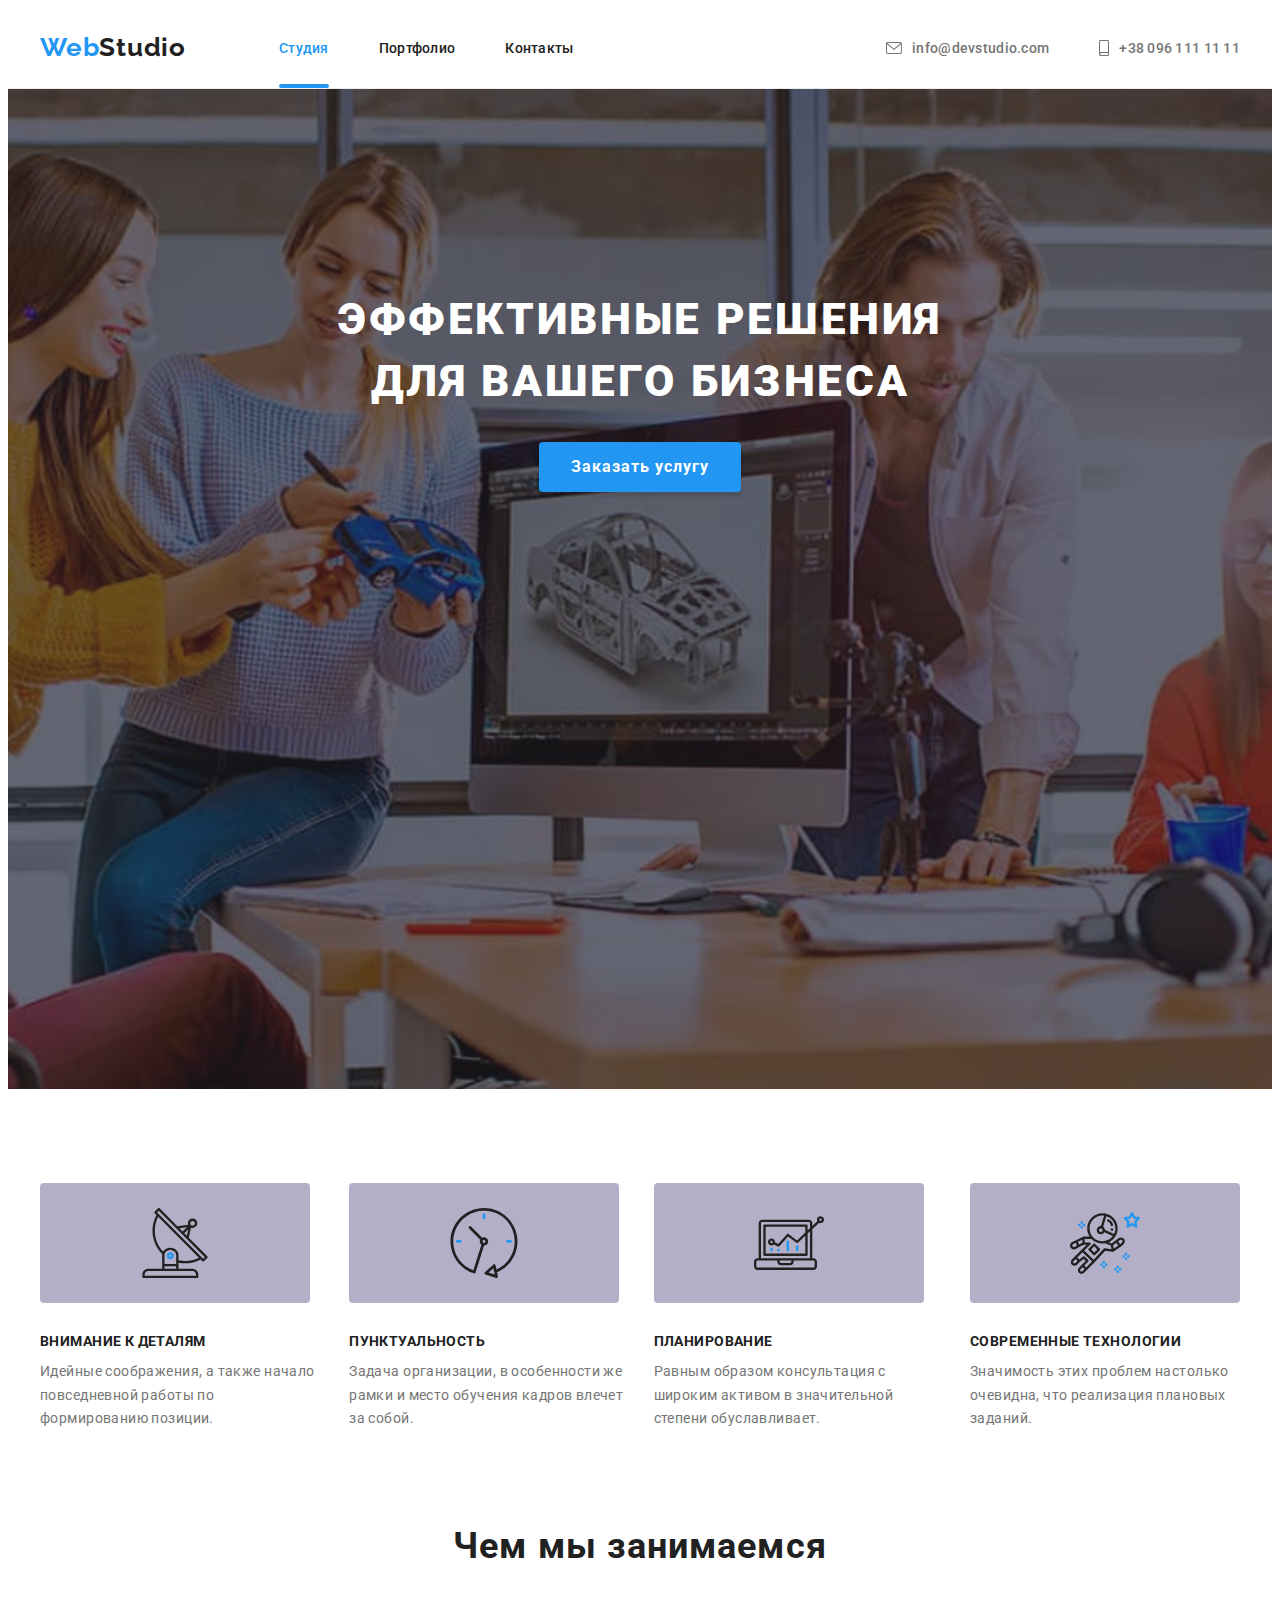
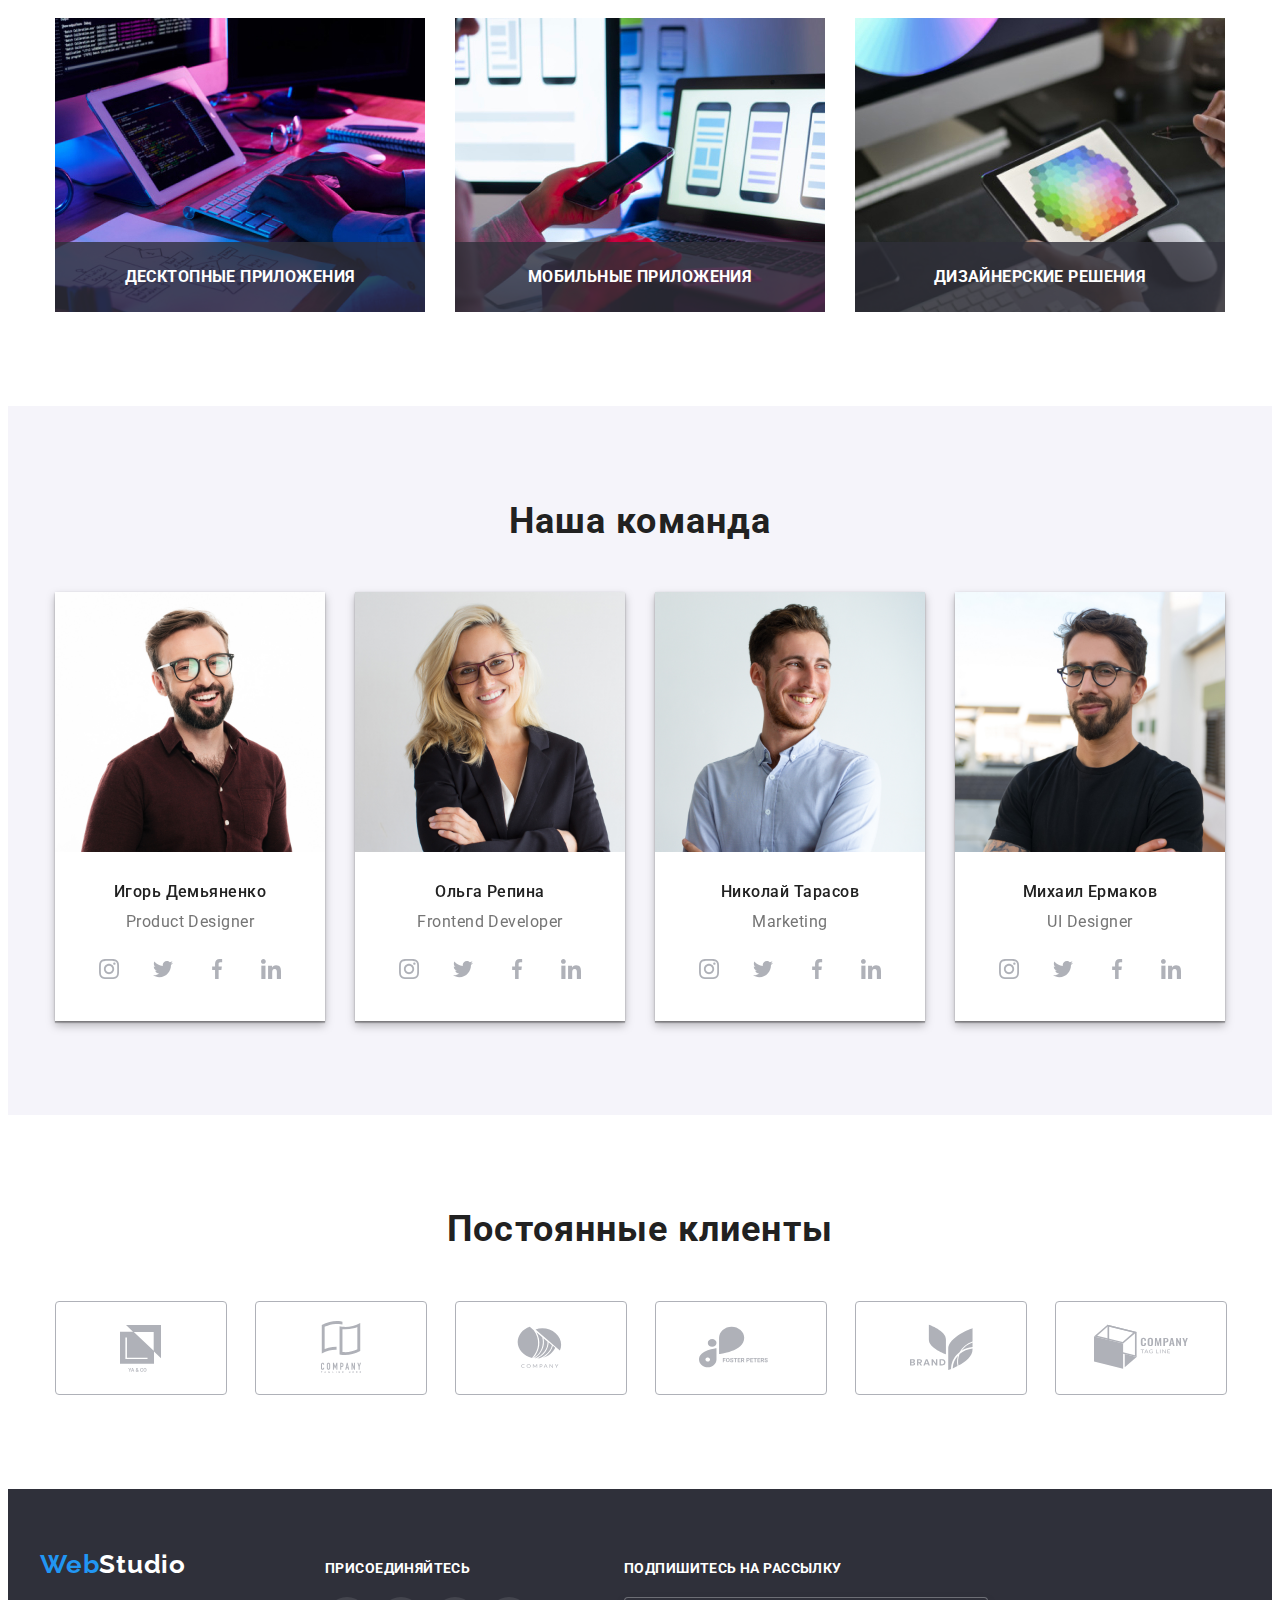
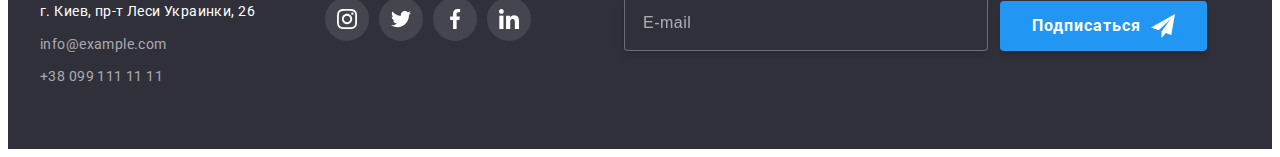
==== index.html @ 6962c120 "commit 6дз" ====
<!DOCTYPE html>
<html lang="ru">
<head>
    <meta charset="UTF-8">
    <meta http-equiv="X-UA-Compatible" content="IE=edge">
    <meta name="viewport" content="width=device-width, initial-scale=1.0">
    <title>Document</title>
    <link rel="preconnect" href="https://fonts.googleapis.com">
    <link rel="preconnect" href="https://fonts.gstatic.com" crossorigin>
    <link href="https://fonts.googleapis.com/css2?family=Raleway:wght@700&family=Roboto:wght@400;500;700;900&display=swap"
          rel="stylesheet">
    <link rel="stylesheet" href="https://cdnjs.cloudflare.com/ajax/libs/modern-normalize/1.1.0/modern-normalize.min.css"
        integrity="sha512-wpPYUAdjBVSE4KJnH1VR1HeZfpl1ub8YT/NKx4PuQ5NmX2tKuGu6U/JRp5y+Y8XG2tV+wKQpNHVUX03MfMFn9Q=="
        crossorigin="anonymous" referrerpolicy="no-referrer" />
    <link rel="stylesheet" href="./css/styles.css" />
</head>

<body class="page">

    <!-- Шапка сайта -->

    <header class="page-header">
        <div class="container">
            <nav class="nav">
                <a class="logo">Web<span class="second">Studio</span></a>
                <ul class="site-nav-list">
                    <li class="item"><a class="header-link current" href="./index.html">Студия</a></li>
                    <li class="item"><a class="header-link" href="./portfolio.html">Портфолио</a></li>
                    <li class="item"><a class="header-link" href="">Контакты</a></li>
                </ul>
            </nav>
            <ul class="contacts list">
                <li  class="item">
                    <a class="info" href="info@devstudio.com">
                        <svg class="info-icon" width="16" height="12">
                            <use href="./images/symbol-defs.svg#icon-envelope"></use>
                        </svg> info@devstudio.com</a>
                </li>
                <li  class="item">
                    <a class="info" href="+380961111111">
                        <svg class="info-icon" width="10" height="16">
                            <use href="./images/symbol-defs.svg#icon-smartphone"></use>
                        </svg> +38 096 111 11 11</a>
                </li>
            </ul>
        </div>
    </header>

    <main class="only">

        <!--Герой-->

        <section class="hero">
            <div class="hero-container">
                <!-- <img src="./images/imghero.jpg" alt="Фото Героя" srcset="" width="1600" height="600"> -->
                <h1 class="hero-title">
                    Эффективные решения <br />для вашего бизнеса
                </h1>
                <button type="button" class="button" data-modal-open>
                    Заказать услугу
                </button>
            </div>            
        </section>

        <!--Достоинства-->

        <section class="section">
            <div class="container">
              <!-- >Чему уделяем внимание</h2> -->
                <ul class="feature-list">
                    <li class="feature item">
                        <div class="feature-picture">
                            <svg class="feature-icon" width="70" height="70">
                                <use href="./images/symbol-defs.svg#icon-antenna-1"></use>
                            </svg>
                        </div>
                        <h3 class="title">ВНИМАНИЕ К ДЕТАЛЯМ</h3>
                        <p class="word">
                            Идейные соображения, а также начало повседневной работы по
                            формированию позиции.
                        </p>
                    </li>
                    <li class="feature item">
                        <div class="feature-picture">
                            <svg class="feature-icon" width="70" height="70">
                                <use href="./images/symbol-defs.svg#icon-clock-1"></use>
                            </svg>
                        </div>
                        <h3 class="title">ПУНКТУАЛЬНОСТЬ</h3>
                        <p class="word">
                            Задача организации, в особенности же рамки и место обучения кадров
                            влечет за собой.
                        </p>
                    </li>
                    <li class="feature item">
                        <div class="feature-picture">
                            <svg class="feature-icon" width="70" height="70">
                                <use href="./images/symbol-defs.svg#icon-diagram-1"></use>
                            </svg>
                        </div>
                        <h3 class="title">ПЛАНИРОВАНИЕ</h3>
                        <p class="word">
                            Равным образом консультация с широким активом в значительной
                            степени обуславливает.
                        </p>
                    </li>
                    <li class="feature item">
                        <div class="feature-picture">
                            <svg class="feature-icon" width="70" height="70">
                                <use href="./images/symbol-defs.svg#icon-astronaut-1"></use>
                            </svg>
                        </div>
                        <h3 class="title">СОВРЕМЕННЫЕ ТЕХНОЛОГИИ</h3>
                        <p class="word">
                            Значимость этих проблем настолько очевидна, что реализация
                            плановых заданий.
                        </p>
                    </li>
                </ul>
            </div>   
        </section>

        <section class="section-work">
            <div class="container">
                <h2 class="section-title">Чем мы занимаемся</h2>
                <ul class="section-list">
                    <li class="item">
                        <img src="./images/foto1.jpg" alt="Макбук" width="370">
                        <div class="box-pj">
                            <h3 class="projects-title">Десктопные приложения</h3>
                        </div>
                    </li>
                    <li class="item">
                        <img src="./images/foto2.jpg" alt="Телефон" width="370">
                        <div class="box-pj">
                            <h3 class="projects-title">Мобильные приложения</h3>
                        </div>                      
                    </li>
                    <li class="item">
                        <img src="./images/foto3.jpg" alt="Планшет" width="370">
                        <div class="box-pj">
                            <h3 class="projects-title">Дизайнерские решения</h3>
                        </div>
                    </li>
                </ul>
            </div>
        </section>

        <section class="section-team">
            <div class="container">
                <h2 class="section-title-team">Наша команда</h2>
                <ul class="team-list">
                    <li class="team-players">
                        <img class="userpic" src="./images/foto4.jpg" alt="Мужчина" width="270">
                        <div class="teamcard">
                            <h3 class="team-player">Игорь Демьяненко</h3>
                            <p class="post" lang="en">Product Designer</p>
                            <ul class="team-soc-list list">
                                <li class="team-soc-item">
                                    <a href="" class="team-soc-link">
                                        <svg class="team-soc-icon"  width="20" height="20">
                                            <use href="./images/symbol-defs.svg#icon-instagram-2"></use>
                                        </svg>
                                    </a>
                                </li>
                                <li class="team-soc-item">
                                    <a href="" class="team-soc-link">
                                        <svg class="team-soc-icon" width="20" height="20">
                                            <use href="./images/symbol-defs.svg#icon-twitter-1"></use>
                                        </svg>
                                    </a>
                                </li>
                                <li class="team-soc-item">
                                    <a href="" class="team-soc-link">
                                        <svg class="team-soc-icon" width="20" height="20">
                                            <use href="./images/symbol-defs.svg#icon-facebook-1"></use>
                                        </svg>
                                    </a>
                                </li>
                                <li class="team-soc-item">
                                    <a href="" class="team-soc-link">
                                        <svg class="team-soc-icon" width="20" height="20">
                                            <use href="./images/symbol-defs.svg#icon-linkedin-1"></use>
                                        </svg>
                                    </a>
                                </li>
                            </ul>
                        </div>
                        
                    </li>
                    <li class="team-players">
                        <img class="userpic" src="./images/foto5.jpg" alt="Женщина" width="270">
                        <div class="teamcard">
                            <h3 class="team-player">Ольга Репина</h3>
                            <p class="post" lang="en">Frontend Developer</p>
                            <ul class="team-soc-list list">
                                <li class="team-soc-item">
                                    <a href="" class="team-soc-link link">
                                        <svg class="team-soc-icon" width="20" height="20">
                                            <use href="./images/symbol-defs.svg#icon-instagram-2"></use>
                                        </svg>
                                    </a>
                                </li>
                                <li class="team-soc-item">
                                    <a href="" class="team-soc-link link">
                                        <svg class="team-soc-icon" width="20" height="20">
                                            <use href="./images/symbol-defs.svg#icon-twitter-1"></use>
                                        </svg>
                                    </a>
                                </li>
                                <li class="team-soc-item">
                                    <a href="" class="team-soc-link link">
                                        <svg class="team-soc-icon" width="20" height="20">
                                            <use href="./images/symbol-defs.svg#icon-facebook-1"></use>
                                        </svg>
                                    </a>
                                </li>
                                <li class="team-soc-item">
                                    <a href="" class="team-soc-link link">
                                        <svg class="team-soc-icon" width="20" height="20">
                                            <use href="./images/symbol-defs.svg#icon-linkedin-1"></use>
                                        </svg>
                                    </a>
                                </li>
                            </ul>
                        </div>
                    </li>
                    <li class="team-players">
                        <img class="userpic" src="./images/foto6.jpg" alt="Мужчина" width="270">
                        <div class="teamcard">
                            <h3 class="team-player">Николай Тарасов</h3>
                            <p class="post" lang="en">Marketing</p>
                            <ul class="team-soc-list list">
                                <li class="team-soc-item">
                                    <a href="" class="team-soc-link link">
                                        <svg class="team-soc-icon" width="20" height="20">
                                            <use href="./images/symbol-defs.svg#icon-instagram-2"></use>
                                        </svg>
                                    </a>
                                </li>
                                <li class="team-soc-item">
                                    <a href="" class="team-soc-link link">
                                        <svg class="team-soc-icon" width="20" height="20">
                                            <use href="./images/symbol-defs.svg#icon-twitter-1"></use>
                                        </svg>
                                    </a>
                                </li>
                                <li class="team-soc-item">
                                    <a href="" class="team-soc-link link">
                                        <svg class="team-soc-icon" width="20" height="20">
                                            <use href="./images/symbol-defs.svg#icon-facebook-1"></use>
                                        </svg>
                                    </a>
                                </li>
                                <li class="team-soc-item">
                                    <a href="" class="team-soc-link link">
                                        <svg class="team-soc-icon" width="20" height="20">
                                            <use href="./images/symbol-defs.svg#icon-linkedin-1"></use>
                                        </svg>
                                    </a>
                                </li>
                            </ul>
                        </div>
                        
                    </li>
                    <li class="team-players">
                        <img class="userpic" src="./images/foto7.jpg" alt="Мужчина" width="270">
                        <div class="teamcard">
                            <h3 class="team-player">Михаил Ермаков</h3>
                            <p class="post" lang="en">UI Designer</p>
                            <ul class="team-soc-list list">
                                <li class="team-soc-item">
                                    <a href="" class="team-soc-link link">
                                        <svg class="team-soc-icon" width="20" height="20">
                                            <use href="./images/symbol-defs.svg#icon-instagram-2"></use>
                                        </svg>
                                    </a>
                                </li>
                                <li class="team-soc-item">
                                    <a href="" class="team-soc-link link">
                                        <svg class="team-soc-icon" width="20" height="20">
                                            <use href="./images/symbol-defs.svg#icon-twitter-1"></use>
                                        </svg>
                                    </a>
                                </li>
                                <li class="team-soc-item">
                                    <a href="" class="team-soc-link link">
                                        <svg class="team-soc-icon" width="20" height="20">
                                            <use href="./images/symbol-defs.svg#icon-facebook-1"></use>
                                        </svg>
                                    </a>
                                </li>
                                <li class="team-soc-item">
                                    <a href="" class="team-soc-link link">
                                        <svg class="team-soc-icon" width="20" height="20">
                                            <use href="./images/symbol-defs.svg#icon-linkedin-1"></use>
                                        </svg>
                                    </a>
                                </li>
                            </ul>
                        </div>
                        
                    </li>
                </ul>
            </div>  
        </section>

        <section class="clients">
            <div class="container">
                <h2 class="clients-title">Постоянные клиенты</h2>
                <ul class="clients-list">
                    <li class="clients-item item">
                        <a href="" class="clients-link">
                            <svg class="clients-icon" width="106" height="60">
                                <use href="./images/symbol-defs.svg#icon-group-5"></use>
                            </svg>
                        </a>
                    </li>
                    <li class="clients-item item">
                        <a href="" class="clients-link">
                            <svg class="clients-icon" width="106" height="60">
                                <use href="./images/symbol-defs.svg#icon-group"></use>
                            </svg>
                        </a>
                    </li>
                    <li class="clients-item item">
                        <a href="" class="clients-link">
                            <svg class="clients-icon" width="106" height="60">
                                <use href="./images/symbol-defs.svg#icon-group-1"></use>
                            </svg>
                        </a>
                    </li>
                    <li class="clients-item item">
                        <a href="" class="clients-link">
                            <svg class="clients-icon" width="106" height="60">
                                <use href="./images/symbol-defs.svg#icon-group-3"></use>
                            </svg>
                        </a>
                    </li>
                    <li class="clients-item item">
                        <a href="" class="clients-link">
                            <svg class="clients-icon" width="106" height="60">
                                <use href="./images/symbol-defs.svg#icon-group-2"></use>
                            </svg>
                        </a>
                    </li>
                    <li class="clients-item item">
                        <a href="" class="clients-link">
                            <svg class="clients-icon" width="106" height="60">
                                <use href="./images/symbol-defs.svg#icon-group-4"></use>
                            </svg>
                        </a>
                    </li>
                </ul>
            </div>

        </section>
    </main>
    
    <footer class="footer">
        <div class="container footer-container">
            <div class="footer-item">
                <a class="logo">Web<span class="second">Studio</span></a>
                <address class="address">
                     г. Киев, пр-т Леси Украинки, 26
                    <a class="contact-info" href="info@example.com">info@example.com</a>
                    <a class="contact-info" href="+380961111111">+38 099 111 11 11</a>
                </address>    
            </div>
            
            <div class="footer-item">
                <p class="footer-soc-text">присоединяйтесь</p>
                <ul class="footer-soc-list">
                    <li class="footer-soc-item">
                        <a href="" class="footer-soc-link link">
                            <svg class="footer-soc-icon" width="20" height="20">
                                <use href="./images/symbol-defs.svg#icon-instagram-2"></use>
                            </svg>
                        </a>
                    </li>
                    <li class="footer-soc-item">
                        <a href="" class="footer-soc-link link">
                            <svg class="footer-soc-icon" width="20" height="20">
                                <use href="./images/symbol-defs.svg#icon-twitter-1"></use>
                            </svg>
                        </a>
                    </li>
                    <li class="footer-soc-item">
                        <a href="" class="footer-soc-link link">
                            <svg class="footer-soc-icon" width="20" height="20">
                                <use href="./images/symbol-defs.svg#icon-facebook-1"></use>
                            </svg>
                        </a>
                    </li>
                    <li class="footer-soc-item">
                        <a href="" class="footer-soc-link link">
                            <svg class="footer-soc-icon" width="20" height="20">
                                <use href="./images/symbol-defs.svg#icon-linkedin-1"></use>
                            </svg>
                        </a>
                    </li>
                </ul>
            </div>
            <div class="footer-distribution">
                <form class="form">
                    <label class="form-label">
                        <b class="distribution-title">Подпишитесь на рассылку</b>
                        <input type="email" name="email" placeholder="E-mail" class="subscribe" />
                    </label>
                    <button type="submit" class="button">
                        Подписаться
                        <svg class="form-icon" width="24" height="24">
                            <use href="./images/symbol-defs.svg#icon-send"></use>
                        </svg>
                    </button>
                </form>
            </div>
        </div>     
    </footer>
    <div class="backdrop is-hidden" data-modal>
        <div class="modal">
            <button type="button" data-modal-close class="modal-close">
                <svg class="modal-close-icon" width="18" height="18">
                    <use href="./images/symbol-defs.svg#icon-close"></use>
                </svg>
            </button>
            <h2 class="modal-title">Оставьте свои данные, мы вам перезвоним</h2>
            <form class="modal-form">
                <label class="modal-label">
                    <span class="modal-label-text">Имя</span>
                    <span class="modal-wrapper">
                        <input type="text" name="name" class="modal-input">
                        <svg class="modal-input-icon" width="18" height="18">
                            <use href="./images/symbol-defs.svg#icon-name"></use>
                        </svg>
                    </span>
                </label>
                <label class="modal-label">
                    <span class="modal-label-text">Телефон</span>
                    <span class="modal-wrapper">
                        <input type="tel" name="user-tel" class="modal-input">
                        <svg class="modal-input-icon" width="18" height="18">
                            <use href="./images/symbol-defs.svg#icon-phone"></use>
                        </svg>
                    </span>
                </label>
                <label class="modal-label">
                    <span class="modal-label-text">Почта</span>
                    <span class="modal-wrapper">
                        <input type="email" name="user-email" class="modal-input">
                        <svg class="modal-input-icon" width="18" height="18">
                            <use href="./images/symbol-defs.svg#icon-mail"></use>
                        </svg>
                    </span>
                </label>
                <label class="modal-label">
                    <span class="modal-label-text">Коментарий</span>
                    <textarea name="user-text" placeholder="Введите текст" class="modal-textarea"></textarea>      
                </label>
                <div class="modal-policy">
                    <label class="modal-policy-label">
                        <input type="checkbox" name="mark" class="modal-check visually-hidden">
                        <span class="modal-custom-check">
                            <svg class="modal-icon-check" width="11" height="8">
                                <use href="./images/symbol-defs.svg#icon-check"></use>
                            </svg>
                        </span>
                        <span class="modal-policy-text">
                        Соглашаюсь с рассылкой и принимаю<a class="modal-contract">Условия договора</a></span>
                    </label>
                </div>
                <button type="submit" class="button">Отправить</button>
            </form>
        </div>
    </div>
<script src="./js/modal.js"></script>
</body>
</html>
---- css/styles.css ----
/* Стили для index.html */

/* Шапка сайта */

:root {
   --title-color: #212121;
   --main-color: #757575;
   --accent-color: #2196F3;
   --footer-contacts: rgba(255, 255, 255, 0.6);
   --main-white: #ffffff;
   --background-team-color: #F5F4FA;
   --button-hover: #188CE8;
   --transition: 250ms cubic-bezier(0.4, 0, 0.2, 1);
   --box-shadow: 0px 1px 1px rgba(0, 0, 0, 0.12), 0px 4px 4px rgba(0, 0, 0, 0.06), 1px 4px 6px rgba(0, 0, 0, 0.16);
   
}

html {
   box-sizing: border-box;
}


body {
   font-family: 'Roboto', sans-serif;
   color: #757575;
   background-color: var(--main-white);
}

.visually-hidden {
   position: absolute;
   width: 1px;
   height: 1px;
   margin: -1px;
   border: 0;
   padding: 0;
   white-space: nowrap;
   clip-path: inset(100%);
   clip: rect(0 0 0 0);
   overflow: hidden;
}

h1,
h2,
h3,
h4,
h5,
h6,
p,ul {
   margin: 0;
   padding: 0;
   list-style: none;
}

img {
   display: block;
}

.container {
   width: 1200px;
   padding-left: 15px;
   padding-right: 15px;
   margin-left: auto;
   margin-right: auto;
}

.section {
   padding-top: 94px;
}

a {
   text-decoration: none;
}


.section-list,
.team-list {
   list-style: none;
}

/* Page header */

.page-header {
   border-bottom: 1px solid #ECECEC;
}

.page-header .container {
   display: flex;
}

/* Logo */

.logo {
   font-family: 'Raleway';
   font-weight: 700;
   font-size: 26px;
   line-height: 1.2;
   letter-spacing: 0.03em;
   color: var(--accent-color);
   
}

.logo .second {
   color: var(--title-color);
}

.footer .logo .second {
   color: var(--main-white);
}

 /* Site nav */

 .nav {
   display: flex;
   align-items: center;
 }

 .contacts {
   display: flex;
   align-items: center;
   margin-left: auto;
 }

 .site-nav-list>.item:not(:last-child),
 .contacts>.item:not(:last-child) {
    margin-right: 50px;
 }

 .site-nav-list {
    display: flex;
    padding: 0;
    margin-left: 93px;
 }

 .header-link {
    display: block;
    padding-top: 32px;
    padding-bottom: 32px;
    color: var(--title-color);
    font-weight: 500;
    font-size: 14px;
    line-height: 1.15;
    letter-spacing: 0.02em;
    transition: color var(--transition)

 }


 /* .site-nav-list .header-link:hover {
   color: var(--accent-color);
   position: relative;
 } */

 .site-nav-list .current {
   color: var(--accent-color);
   position: relative;
 }

.site-nav-list .current::after {
   position: absolute;
   content: "";
   width: 100%;
   height: 4px;
   bottom: 0;
   left: 0;
   border-radius: 2px;
   background-color: var(--accent-color);
}

/* .site-nav .header-link:hover
.site-nav .header-link:focus {
   color: var(--accent-color);
} */
 

 .contacts .info {
    display: flex;
    align-items: center;
    justify-content: center;
    padding-top: 32px;
    padding-bottom: 32px;
    color: var(--main-color);
    font-weight: 500;
    line-height: 1.15;
    letter-spacing: 0.02em;
    font-size: 14px;
    transition: color var(--transition)
 }

 .info .info-icon {
   fill:currentColor;
 }

 .info-icon {
   margin-right: 10px;
   fill: #757575;
 }

 .info:hover,
 .info:focus,
 .contact-info:hover,
 .contact-info:focus,
 .header-link:hover,
 .header-link:focus {
    color: var(--accent-color);
 }


 /* Hero */



 .hero {
   background-color: #2F303A;
   text-align: center;
   padding: 200px;
   background-image: linear-gradient(rgba(47, 48, 58, 0.4),rgba(47, 48, 58, 0.4)), url(../images/imghero.jpg);
   background-position: center;
   background-repeat: no-repeat;
   background-size: cover;
   max-width: 1600px;
   height: 600px;
   padding-left: 0px;
   padding-right: 0px;
   margin-left: auto;
   margin-right: auto;

 }


 .only .hero-title {
    font-weight: 900;
    font-size: 44px;
    line-height: 1.4;
    letter-spacing: 0.06em;
    text-transform: uppercase;
    margin: 0 auto 30px;
    color: var(--main-white);
 }

 .button {
   font-family: inherit;
      font-weight: 700;
      font-size: 16px;
      line-height: 1.88;
      letter-spacing: 0.06em;
      min-width: 200px;
      height: 50px;
      cursor: pointer;
      border: none;
      display: flex;
      margin-left: auto;
      margin-right: auto;
      text-align: center;
      align-items: center;
      justify-content: center;
      color: var(--main-white);
      background-color: var(--accent-color);
      padding: 10px 32px;
      box-shadow: 0px 4px 4px rgba(0, 0, 0, 0.15);
      border-radius: 4px;
      transition: color var(--transition), background-color var(--transition),
         border-shadow var(--transition);
   }
    
 .button:hover,
 .button:focus {
    background-color: #188CE8;
    color: var(--main-white);  
 }

 .is-hidden {
    opacity: 0;
    visibility: hidden;
    pointer-events: none;
 }

 .backdrop {
   top: 0;
   left: 0;
   width: 100%;
   height: 100%;
   position: fixed;
   background-color: rgba(0, 0, 0, 0.2);
   transition: opacity var(--transition), visibility var(--transition);
}

.backdrop.is-hidden .modal {
   transform: translate(-50%, -50%) scale(0) rotate(100deg);
}

.modal-title {
   font-weight: 700;
   font-size: 20px;
   line-height: 1.15;
   text-align: center;
   letter-spacing: 0.03em;
   margin-bottom: 12px;
   width: 448px;
   color: var(--title-color);
}
 
.modal {
   width: 100%;
   max-width: 528px;
   height: 581px;
   background-color: var(--main-white);
   box-shadow: 0px 1px 3px rgba(0, 0, 0, 0.12), 0px 1px 1px rgba(0, 0, 0, 0.14), 0px 2px 1px rgba(0, 0, 0, 0.2);
   border-radius: 4px;
   position: absolute;
   top: 50%;
   left: 50%;
   transform: translate(-50%, -50%);
   transition: transform var(--transition);
   padding: 40px;
}


.modal-close {
   width: 30px;
   height: 30px;
   border-radius: 50%;
   border: 1px solid rgba(0, 0, 0, 0.1);
   background-color: transparent;
   display: flex;
   align-items: center;
   justify-content: center;
   cursor: pointer;
   position: absolute;
   top: 8px;
   right: 8px;
}

.modal-close-icon {
   transition: fill var(--transition);
}

.modal-close:hover .modal-close-icon,
.modal-close:focus .modal-close-icon {
   fill: var(--accent-color);
}

.modal-label {
   display: flex;
   flex-direction: column;
}

.modal-label:not(:last-of-type) {
   margin-bottom: 10px;
}


.modal-label-text {
   font-size: 12px;
   line-height: 1.16;
   letter-spacing: 0.01em;
   margin-bottom: 4px;
   color: #757575;
}

.modal-input, .modal-textarea {
   width: 100%;
   border: 1px solid rgba(33, 33, 33, 0.2);
   border-radius: 4px;
   padding-left: 42px;
   height: 40px;
   padding-top: 12px;
   padding-bottom: 12px;
   outline: none;   
   transition: border var(--transition);
}

.modal-input {
   height: 40px;
   width: 100%;
   padding-left: 42px;
   height: 40px;
   padding-top: 12px;
   padding-bottom: 12px;
   outline: none;
   border-radius: 4px;
   border: 1px solid rgba(33, 33, 33, 0.2);
   transition: border var(--transition);
}

.modal-input:focus,
.modal-textarea:focus {
   border: 1px solid var(--accent-color);
}

.modal-input:focus + .modal-input-icon {
   fill: var(--accent-color);
}

.modal-textarea {
   height: 120px;
   resize: none;
   padding: 12px 16px;
}

.modal-textarea::placeholder {
   color: rgba(117, 117, 117, 0.5);
   font-size: 12px;
   line-height: 1.16;
   letter-spacing: 0.01em;
}

.modal-wrapper {
   position: relative;
}

.modal-input-icon {
   position: absolute;
   top: 50%;
   transform: translateY(-50%);
   left: 15px;
   transition: fill var(--transition);
}

.modal-policy-label {
   display: flex;
   align-items: center;
   justify-content: center;
   font-size: 14px;
   margin-top: 20px;
   cursor: pointer;   
}

.modal-policy-label {
   margin-bottom: 30px;
}

.modal-custom-check {
   width: 16px;
   height: 15px;
   margin-right: 7px;
   display: flex;
   align-items: center;
   justify-content: center;
   border: 1px solid rgba(33, 33, 33, 0.2);
   border-radius: 2px;
   fill: #fff;
   transition: border var(--transition), background-color var(--transition); 
}

.modal-contract {
   color: var(--accent-color);
   border-bottom: 1px solid var(--accent-color);
}

.modal-check:focus + .modal-custom-check {
   border: 2px solid var(--accent-color);
}

.modal-check:checked + .modal-custom-check {
   border: 2px solid var(--accent-color);
   background: var(--accent-color);
}



 /* Чему уделяем внимание */


 .feature-picture {
   width:270px;
   height:120px;
   margin-bottom: 30px;
   background: #b3afc7;
   border-radius: 4px;
   display: flex;
   align-items: center;
   justify-content: center;
 }

 .feature.item:not(:last-child) {
   margin-right: 30px;
 }

 .feature .title {
    font-weight: 700;
    font-size: 14px;
    line-height: 1.2;
    letter-spacing: 0.03em;
    text-transform: uppercase;
    color: var(--title-color);
    margin-top: 0;
    margin-bottom: 10px;
 }

 .feature > .item {
   width: 270px;
 }

 .feature-list {
   justify-content:center;
   display: flex;
      
      
 }

 .word {
    font-size: 14px;
    line-height: 1.7;
    letter-spacing: 0.03em;
 }

 /* Чем мы заниемся */
 
 .section-work {
   padding-top: 94px;
   padding-bottom: 94px;
 }
 .section-title {
    font-weight: 700;
    font-size: 36px;
    line-height: 1.2;
    letter-spacing: 0.03em;
    text-align: center;
    color: var(--title-color);
    margin-bottom: 50px;
    
 }

 .section-list {
   display: flex;
   justify-content: center;
 }

.section-list .item:not(:last-child) {
   margin-right: 30px;
}

 .item {
   position: relative;

 }

 .box-pj {
   position: absolute;
   display: flex;
   justify-content: center;
   align-items: center;
   bottom: 0;
   left: 50%;
   width: 100%;
   height: 70px;

   transform: translateX(-50%);

   font-weight: 700;
   font-size: 14px;
   line-height: 1.14;
   text-align: center;
   letter-spacing: 0.03em;
   text-transform: uppercase;
   
   background-color: rgba(47, 48, 58, 0.8);
   color: var(--main-white);
}



 /* Our team */

 .section-team {
   padding-top: 94px;
   padding-bottom: 94px;
   background: #F5F4FA;
   
 }

 .section-title-team {
   font-weight: 700;
   font-size: 36px;
   line-height: 42px;
   text-align: center;
   letter-spacing: 0.03em;
   color: #212121;
   margin-bottom: 50px;
   
 }

 .team-list {
   display: flex;
   align-items: center;
   justify-content: center;
 }


 .team-players {
   width: 270px;
   background: #FFFFFF;
   margin-right: 30px;
   box-shadow: 0px 1px 3px rgba(0, 0, 0, 0.12), 0px 1px 1px rgba(0, 0, 0, 0.14), 0px 2px 1px rgba(0, 0, 0, 0.2);
   
   filter: drop-shadow(0px 4px 4px rgba(0, 0, 0, 0.25));
 }

 .team-players:last-child {
   margin-right: 0;
 }

 .teamcard {
   padding-top: 30px;
   padding-bottom: 30px;
 }

 .team-player {
   font-weight: 500;
   font-size: 16px;
   line-height: 1.2;
   text-align: center;
   letter-spacing: 0.03em;
   color: var(--title-color);
 }

 .post {
    font-size: 16px;
    line-height: 1.2;
    letter-spacing: 0.03em;
    text-align: center;
    margin-top: 10px;
 }

 .team-soc-list{
   display: flex;
   justify-content: center;
   margin-top: 16px;
   
 }

 .team-soc-link {
   width: 44px;
   height: 44px;
   border-radius: 50%;
   display:flex;
   align-items: center;
   justify-content:center;
   transition: var(--transition);
   transition-property: background-color var(--accent-color)
   
 }

 .team-soc-link:hover,
 .team-soc-link:focus {
   background-color: var(--accent-color);
   
 }

 .team-soc-link:hover .team-soc-icon {
   fill: #FFFFFF;
 }

 .team-soc-item:not(:last-child) {
   margin-right: 10px;
 }

 .team-soc-icon {
   fill: #AFB1B8;
   transition: var(--transition);
 }

 /* Постоянные клиенты */

.clients {
   padding-top: 94px;
   padding-bottom: 96px;
}

.clients-title {
   font-size: 36px;
   line-height: 1.16;
   text-align: center;
   letter-spacing: 0.03em;
   margin-bottom: 50px;
   color:var(--title-color)
}

.clients-list {
   color: #AFB1B8;
   display: flex;
   justify-content: center;
   align-content: center;
}

.clients-item {
   width: 170px;
   height: 92px; 
}

.clients-item:not(:last-child) {
   margin-right: 30px;
}

.clients-link { 
   width: 100%;
   height: 100%;
   display: flex;
   align-items: center;
   justify-content: center;
   border: 1px solid #AFB1B8;
   border-radius: 4px;
   transition: var(--transition);
}

.clients-icon {
   transition: var(--transition);
   fill: #AFB1B8;
   

}

.clients-link:hover .clients-icon,
.clients-link:focus .clients-icon {
   fill: var(--accent-color);
}


.clients-link:hover,
.clients-link:focus {
   border: 1px solid var(--accent-color);
}

 /* Footer */

 .footer {
    background-color: #2F303A;
    padding: 60px 0;
 }


 .address {
    font-size: 14px;
    font-style: inherit;
    line-height: 1.7;
    letter-spacing: 0.03em;
    color: var(--main-white);
    margin-top: 20px;
 }

 .contact-info {
    display: block;
    font-size: 14px;
    line-height: 1.7;
    letter-spacing: 0.03em;
    color: var(--footer-contacts);
    margin-top: 9px;
    transition: var(--transition);
 }

 .footer-container {
   display: flex;
   align-items: baseline;

 }
 .footer-item:first-child {
   margin-right: 70px;
 }


 .footer-soc-text {
    font-weight: 700;
    font-size: 14px;
    line-height: 1.14;
    letter-spacing: 0.03em;

    text-transform: uppercase;
    color: #FFFFFF;
 }

 .footer-soc-list {
   display: flex;
   justify-content: center;
   margin-top: 20px;
 }

 .footer-soc-link {
   width: 44px;
   height: 44px;
   border-radius: 50%;
   display: flex;
   align-items: center;
   justify-content: center;
   background-color: rgba(255, 255, 255, 0.1);
   fill: #FFFFFF;
   transition: var(--transition);
   transition-property:var(--accent-color);
 }
 .footer-soc-link:hover,
 .footer-soc-link:focus {
   background-color: var(--accent-color) 
 }

 .footer-soc-item:not(:last-child) {
   margin-right: 10px;
 }
  
 .form {
   display: flex;
   align-items: flex-end;
   
 }

 .form-label {
   display: flex;
   flex-direction: column;  
   justify-content: center; 
   margin-left: 93px;
   margin-right: 12px;
 }

 .distribution-title {
   font-weight: 700;
      font-size: 14px;
      line-height: 1.14;
      letter-spacing: 0.03em;
      margin-bottom: 20px;
      text-transform: uppercase;
      color: var(--main-white);
 }

.subscribe {
   background-color: #2F303A;
   min-width: 358px;
   height: 50px;
   border: 1px solid rgba(255, 255, 255, 0.3);
   filter: drop-shadow(0px 4px 4px rgba(0, 0, 0, 0.15));
   border-radius: 4px; 
}

.subscribe::placeholder {
   font-weight: 400;
      font-size: 16px;
      line-height: 1.25;    
      letter-spacing: 0.03em;
      padding-left: 16px;
      color: rgba(255, 255, 255, 0.6);
}
 .form-icon {
   margin-left: 10px;
   fill: var(--main-white);
 }



 /* Cтили для portfolio.html */

 /* Кнопки фильтра */

 .container .filter {
   display: flex;
   justify-content: center;
   margin-bottom: 50px;
 }

 .filter .filter-point:not(:last-child) {
   margin-right: 8px;
 }

 .filter-item {
    font-family: inherit;
    font-weight: 500;
    line-height: 1.6;
    cursor: pointer;
    padding: 6px 22px;
    text-align: center;
    border-radius: 4px;
    border: none;
    color: var(--title-color);
    background-color: #f5f4fa;;
    transition: color var(--transition), background-color var(--transition),
         box-shadow var(--transition)  
 }

.filter-item:hover,
.filter-item:focus {
   background-color: var(--accent-color);
   color: var(--main-white);
   box-shadow: 0px 1px 1px rgba(0, 0, 0, 0.12), 0px 4px 4px rgba(0, 0, 0, 0.06), 1px 4px 6px rgba(0, 0, 0, 0.16);
 }


 /* Список работ */

 .portfolio-list {
    display: flex;
    flex-wrap: wrap;
    justify-content: center;
    margin-bottom: 94px;
    
 }

 .portfolio-item {
   margin-right: 30px;
   margin-bottom: 30px;
   width: 370px;
   cursor: pointer;
   
 }

 .portfolio-link {
   display: flex;
   flex-direction: column;
   transition: var(--transition);
   transition-property: box-shadow var(--transition), var(--accent-color);
 }

 .portfolio-item:nth-child(3n) {
   margin-right: 0;
 }

 .portfolio-item:nth-child(n + 7) {
   margin-bottom: 0px;
 }

 .portfolio-link:hover,
 .portfolio-link:focus {
    box-shadow: 0px 1px 1px rgba(0, 0, 0, 0.12), 0px 4px 4px rgba(0, 0, 0, 0.06), 1px 4px 6px rgba(0, 0, 0, 0.16);
 }

 

 .portfolio-link:hover .overlay
 .portfolio-link:focus .overlay {
   transform: translateY(0);
 }

 .overlay > .overlay-text {
   font-size: 18px;
   line-height: 1.56;
   letter-spacing: 0.03em;
   overflow: auto;  
   color: var(--main-white);
 } 


  .resourse-overlay {
     position: relative;
     overflow: hidden;
  }
  .portfolio-link:hover .overlay {
    transform: translatex(0);
   }

  .overlay {
     position: absolute;
     top: 0;
     left: 0;
     width: 100%;
     height: 100%;
     display: flex;
     align-items: center;
     padding: 63px 24px;
     background: rgba(33, 150, 243, 0.9);
     transform: translateY(100%);
     transition: var(--transition)

  }


  .overlay > .overlay-text {
     font-size: 18px;
     line-height: 1.56;
     letter-spacing: 0.03em;
     overflow: auto;
     color: var(--main-white);
  }

 .cardtext {
    border: 1px solid #EEEEEE;
    border-top: none;
    padding: 20px 24px;
 }

 .work-title {
    font-weight: 700;
    font-size: 18px;
    line-height: 2;
    letter-spacing: 0.06em;
    margin-bottom: 4px;
    color: var(--title-color);
    
 }

 .work-text {
    font-size: 16px;
    line-height: 1.9;
    letter-spacing: 0.03em;
    color: var(--main-color)
   
    
 }
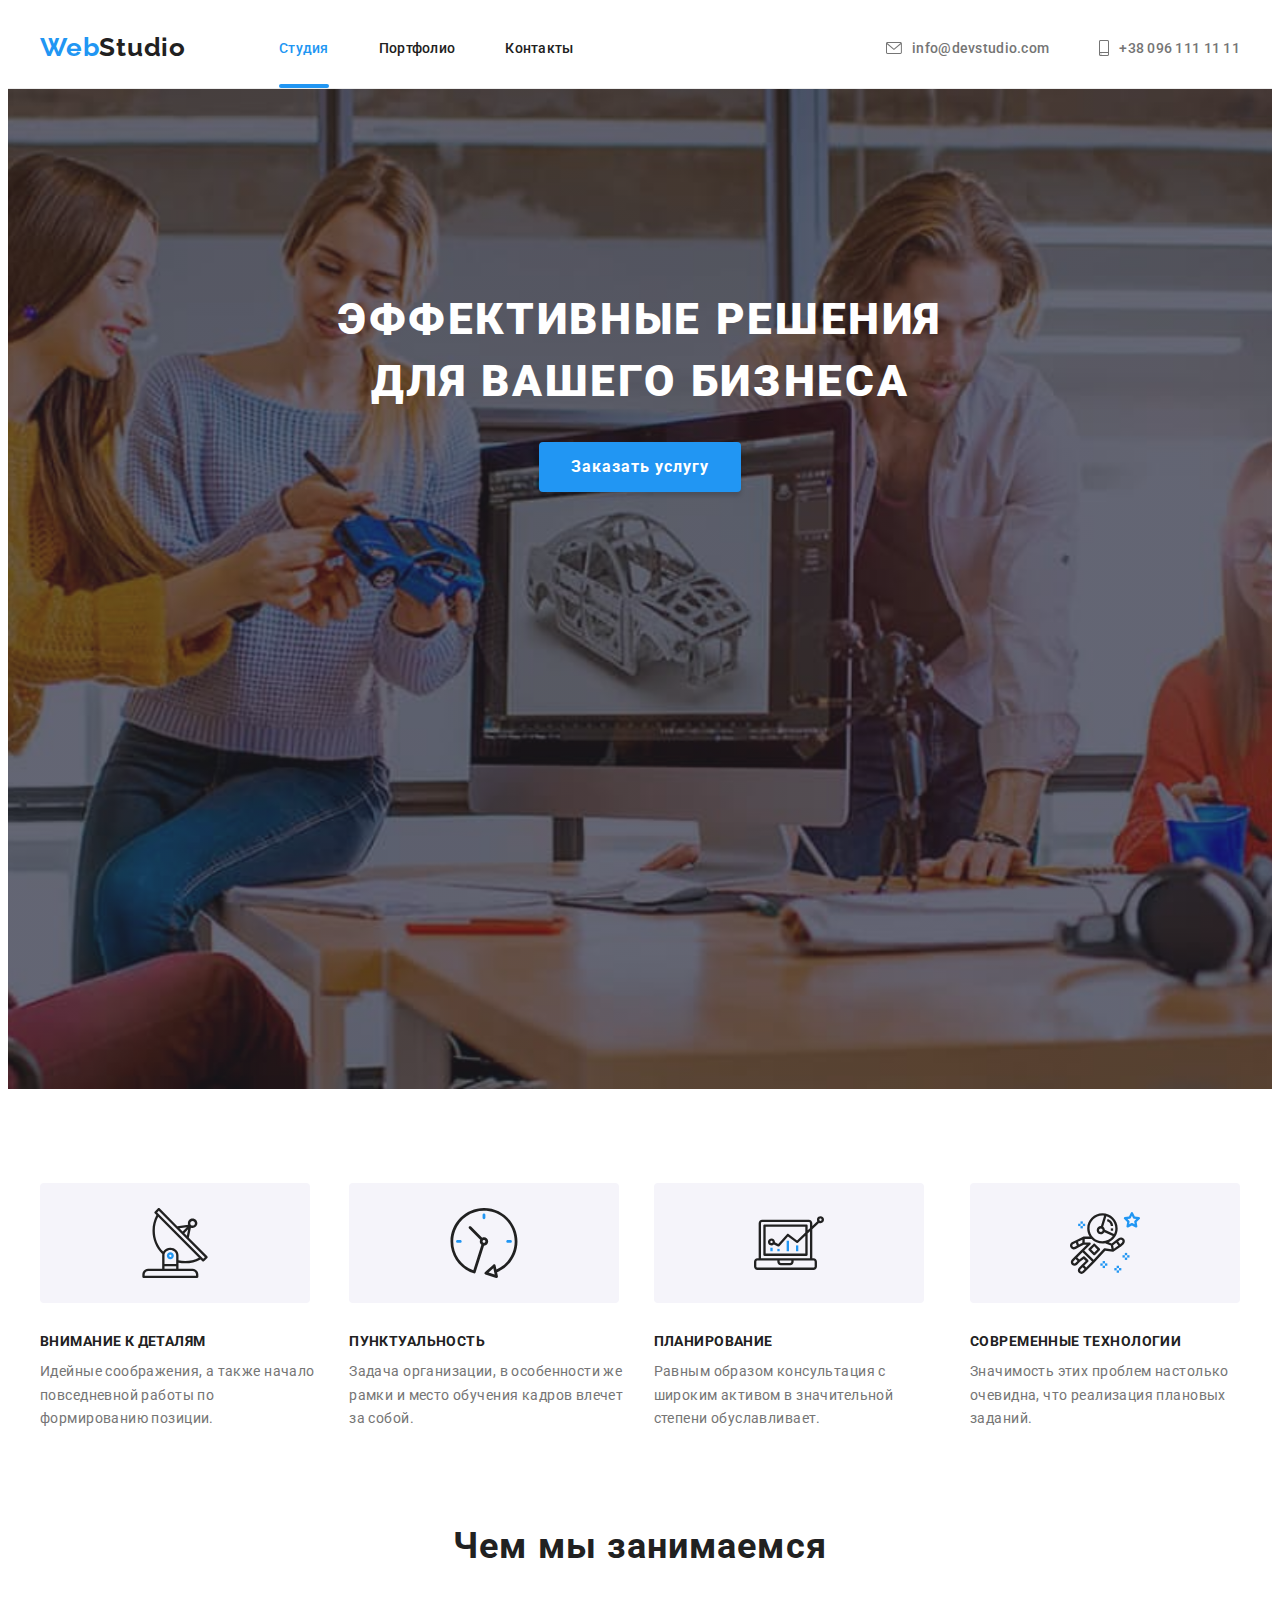
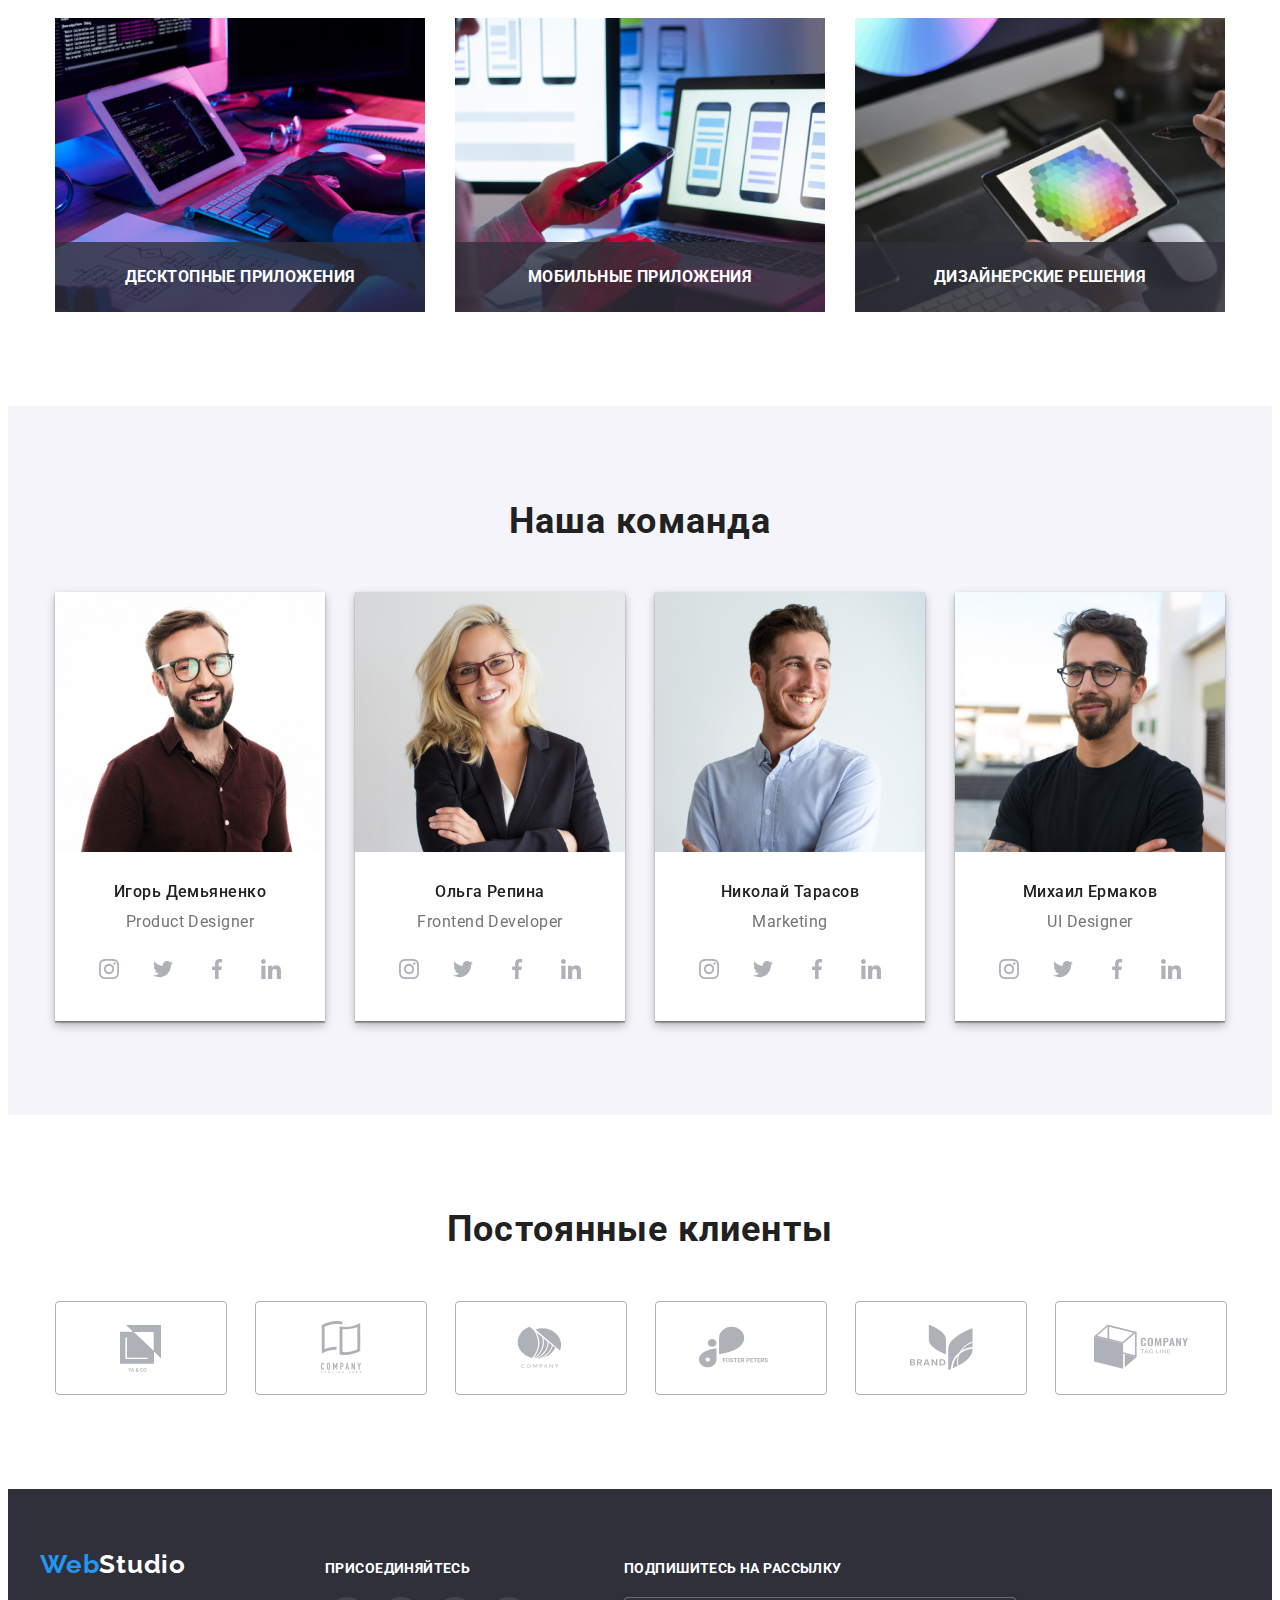
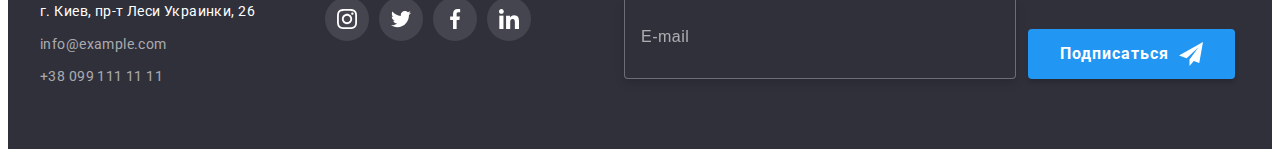
==== commit af0a5f39: "исправил 6дз" ====
--- a/index.html
+++ b/index.html
@@ -466,7 +466,7 @@
                             </svg>
                         </span>
                         <span class="modal-policy-text">
-                        Соглашаюсь с рассылкой и принимаю<a class="modal-contract">Условия договора</a></span>
+                        Соглашаюсь с рассылкой и принимаю<a class="modal-contract"> Условия договора</a></span>
                     </label>
                 </div>
                 <button type="submit" class="button">Отправить</button>
--- a/css/styles.css
+++ b/css/styles.css
@@ -3,40 +3,39 @@
 /* Шапка сайта */
 
 :root {
-   --title-color: #212121;
-   --main-color: #757575;
-   --accent-color: #2196F3;
-   --footer-contacts: rgba(255, 255, 255, 0.6);
-   --main-white: #ffffff;
-   --background-team-color: #F5F4FA;
-   --button-hover: #188CE8;
-   --transition: 250ms cubic-bezier(0.4, 0, 0.2, 1);
-   --box-shadow: 0px 1px 1px rgba(0, 0, 0, 0.12), 0px 4px 4px rgba(0, 0, 0, 0.06), 1px 4px 6px rgba(0, 0, 0, 0.16);
-   
+  --title-color: #212121;
+  --main-color: #757575;
+  --accent-color: #2196f3;
+  --footer-contacts: rgba(255, 255, 255, 0.6);
+  --main-white: #ffffff;
+  --background-team-color: #f5f4fa;
+  --button-hover: #188ce8;
+  --transition: 250ms cubic-bezier(0.4, 0, 0.2, 1);
+  --box-shadow: 0px 1px 1px rgba(0, 0, 0, 0.12), 0px 4px 4px rgba(0, 0, 0, 0.06),
+    1px 4px 6px rgba(0, 0, 0, 0.16);
 }
 
 html {
-   box-sizing: border-box;
-}
-
+  box-sizing: border-box;
+}
 
 body {
-   font-family: 'Roboto', sans-serif;
-   color: #757575;
-   background-color: var(--main-white);
+  font-family: 'Roboto', sans-serif;
+  color: #757575;
+  background-color: var(--main-white);
 }
 
 .visually-hidden {
-   position: absolute;
-   width: 1px;
-   height: 1px;
-   margin: -1px;
-   border: 0;
-   padding: 0;
-   white-space: nowrap;
-   clip-path: inset(100%);
-   clip: rect(0 0 0 0);
-   overflow: hidden;
+  position: absolute;
+  width: 1px;
+  height: 1px;
+  margin: -1px;
+  border: 0;
+  padding: 0;
+  white-space: nowrap;
+  clip-path: inset(100%);
+  clip: rect(0 0 0 0);
+  overflow: hidden;
 }
 
 h1,
@@ -45,961 +44,924 @@
 h4,
 h5,
 h6,
-p,ul {
-   margin: 0;
-   padding: 0;
-   list-style: none;
+p,
+ul {
+  margin: 0;
+  padding: 0;
+  list-style: none;
 }
 
 img {
-   display: block;
+  display: block;
 }
 
 .container {
-   width: 1200px;
-   padding-left: 15px;
-   padding-right: 15px;
-   margin-left: auto;
-   margin-right: auto;
+  width: 1200px;
+  padding-left: 15px;
+  padding-right: 15px;
+  margin-left: auto;
+  margin-right: auto;
 }
 
 .section {
-   padding-top: 94px;
+  padding-top: 94px;
 }
 
 a {
-   text-decoration: none;
-}
-
+  text-decoration: none;
+}
 
 .section-list,
 .team-list {
-   list-style: none;
+  list-style: none;
 }
 
 /* Page header */
 
 .page-header {
-   border-bottom: 1px solid #ECECEC;
+  border-bottom: 1px solid #ececec;
 }
 
 .page-header .container {
-   display: flex;
+  display: flex;
 }
 
 /* Logo */
 
 .logo {
-   font-family: 'Raleway';
-   font-weight: 700;
-   font-size: 26px;
-   line-height: 1.2;
-   letter-spacing: 0.03em;
-   color: var(--accent-color);
-   
+  font-family: 'Raleway';
+  font-weight: 700;
+  font-size: 26px;
+  line-height: 1.2;
+  letter-spacing: 0.03em;
+  color: var(--accent-color);
 }
 
 .logo .second {
-   color: var(--title-color);
+  color: var(--title-color);
 }
 
 .footer .logo .second {
-   color: var(--main-white);
-}
-
- /* Site nav */
-
- .nav {
-   display: flex;
-   align-items: center;
- }
-
- .contacts {
-   display: flex;
-   align-items: center;
-   margin-left: auto;
- }
-
- .site-nav-list>.item:not(:last-child),
- .contacts>.item:not(:last-child) {
-    margin-right: 50px;
- }
-
- .site-nav-list {
-    display: flex;
-    padding: 0;
-    margin-left: 93px;
- }
-
- .header-link {
-    display: block;
-    padding-top: 32px;
-    padding-bottom: 32px;
-    color: var(--title-color);
-    font-weight: 500;
-    font-size: 14px;
-    line-height: 1.15;
-    letter-spacing: 0.02em;
-    transition: color var(--transition)
-
- }
-
-
- /* .site-nav-list .header-link:hover {
+  color: var(--main-white);
+}
+
+/* Site nav */
+
+.nav {
+  display: flex;
+  align-items: center;
+}
+
+.contacts {
+  display: flex;
+  align-items: center;
+  margin-left: auto;
+}
+
+.site-nav-list > .item:not(:last-child),
+.contacts > .item:not(:last-child) {
+  margin-right: 50px;
+}
+
+.site-nav-list {
+  display: flex;
+  padding: 0;
+  margin-left: 93px;
+}
+
+.header-link {
+  display: block;
+  padding-top: 32px;
+  padding-bottom: 32px;
+  color: var(--title-color);
+  font-weight: 500;
+  font-size: 14px;
+  line-height: 1.15;
+  letter-spacing: 0.02em;
+  transition: var(--transition);
+  transition-property: color;
+}
+
+/* .site-nav-list .header-link:hover {
    color: var(--accent-color);
    position: relative;
  } */
 
- .site-nav-list .current {
-   color: var(--accent-color);
-   position: relative;
- }
+.site-nav-list .current {
+  color: var(--accent-color);
+  position: relative;
+}
 
 .site-nav-list .current::after {
-   position: absolute;
-   content: "";
-   width: 100%;
-   height: 4px;
-   bottom: 0;
-   left: 0;
-   border-radius: 2px;
-   background-color: var(--accent-color);
+  position: absolute;
+  content: '';
+  width: 100%;
+  height: 4px;
+  bottom: 0;
+  left: 0;
+  border-radius: 2px;
+  background-color: var(--accent-color);
 }
 
 /* .site-nav .header-link:hover
 .site-nav .header-link:focus {
    color: var(--accent-color);
 } */
- 
-
- .contacts .info {
-    display: flex;
-    align-items: center;
-    justify-content: center;
-    padding-top: 32px;
-    padding-bottom: 32px;
-    color: var(--main-color);
-    font-weight: 500;
-    line-height: 1.15;
-    letter-spacing: 0.02em;
-    font-size: 14px;
-    transition: color var(--transition)
- }
-
- .info .info-icon {
-   fill:currentColor;
- }
-
- .info-icon {
-   margin-right: 10px;
-   fill: #757575;
- }
-
- .info:hover,
- .info:focus,
- .contact-info:hover,
- .contact-info:focus,
- .header-link:hover,
- .header-link:focus {
-    color: var(--accent-color);
- }
-
-
- /* Hero */
-
-
-
- .hero {
-   background-color: #2F303A;
-   text-align: center;
-   padding: 200px;
-   background-image: linear-gradient(rgba(47, 48, 58, 0.4),rgba(47, 48, 58, 0.4)), url(../images/imghero.jpg);
-   background-position: center;
-   background-repeat: no-repeat;
-   background-size: cover;
-   max-width: 1600px;
-   height: 600px;
-   padding-left: 0px;
-   padding-right: 0px;
-   margin-left: auto;
-   margin-right: auto;
-
- }
-
-
- .only .hero-title {
-    font-weight: 900;
-    font-size: 44px;
-    line-height: 1.4;
-    letter-spacing: 0.06em;
-    text-transform: uppercase;
-    margin: 0 auto 30px;
-    color: var(--main-white);
- }
-
- .button {
-   font-family: inherit;
-      font-weight: 700;
-      font-size: 16px;
-      line-height: 1.88;
-      letter-spacing: 0.06em;
-      min-width: 200px;
-      height: 50px;
-      cursor: pointer;
-      border: none;
-      display: flex;
-      margin-left: auto;
-      margin-right: auto;
-      text-align: center;
-      align-items: center;
-      justify-content: center;
-      color: var(--main-white);
-      background-color: var(--accent-color);
-      padding: 10px 32px;
-      box-shadow: 0px 4px 4px rgba(0, 0, 0, 0.15);
-      border-radius: 4px;
-      transition: color var(--transition), background-color var(--transition),
-         border-shadow var(--transition);
-   }
-    
- .button:hover,
- .button:focus {
-    background-color: #188CE8;
-    color: var(--main-white);  
- }
-
- .is-hidden {
-    opacity: 0;
-    visibility: hidden;
-    pointer-events: none;
- }
-
- .backdrop {
-   top: 0;
-   left: 0;
-   width: 100%;
-   height: 100%;
-   position: fixed;
-   background-color: rgba(0, 0, 0, 0.2);
-   transition: opacity var(--transition), visibility var(--transition);
+
+.contacts .info {
+  display: flex;
+  align-items: center;
+  justify-content: center;
+  padding-top: 32px;
+  padding-bottom: 32px;
+  color: var(--main-color);
+  font-weight: 500;
+  line-height: 1.15;
+  letter-spacing: 0.02em;
+  font-size: 14px;
+  transition: var(--transition);
+  transition-property: color;
+}
+
+.info .info-icon {
+  fill: currentColor;
+}
+
+.info-icon {
+  margin-right: 10px;
+  fill: #757575;
+}
+
+.info:hover,
+.info:focus,
+.contact-info:hover,
+.contact-info:focus,
+.header-link:hover,
+.header-link:focus {
+  color: var(--accent-color);
+}
+
+/* Hero */
+
+.hero {
+  background-color: #2f303a;
+  text-align: center;
+  padding: 200px;
+  background-image: linear-gradient(rgba(47, 48, 58, 0.4), rgba(47, 48, 58, 0.4)),
+    url(../images/imghero.jpg);
+  background-position: center;
+  background-repeat: no-repeat;
+  background-size: cover;
+  max-width: 1600px;
+  height: 600px;
+  padding-left: 0px;
+  padding-right: 0px;
+  margin-left: auto;
+  margin-right: auto;
+}
+
+.only .hero-title {
+  font-weight: 900;
+  font-size: 44px;
+  line-height: 1.4;
+  letter-spacing: 0.06em;
+  text-transform: uppercase;
+  margin: 0 auto 30px;
+  color: var(--main-white);
+}
+
+.button {
+  font-family: inherit;
+  font-weight: 700;
+  font-size: 16px;
+  line-height: 1.88;
+  letter-spacing: 0.06em;
+  min-width: 200px;
+  height: 50px;
+  cursor: pointer;
+  border: none;
+  display: flex;
+  margin-left: auto;
+  margin-right: auto;
+  text-align: center;
+  align-items: center;
+  justify-content: center;
+  color: var(--main-white);
+  background-color: var(--accent-color);
+  padding: 10px 32px;
+  box-shadow: 0px 4px 4px rgba(0, 0, 0, 0.15);
+  border-radius: 4px;
+  transition: var(--transition);
+  transition-property: color, background-color;
+}
+
+.button:hover,
+.button:focus {
+  background-color: #188ce8;
+  color: var(--main-white);
+}
+
+.is-hidden {
+  opacity: 0;
+  visibility: hidden;
+  pointer-events: none;
+}
+
+.backdrop {
+  top: 0;
+  left: 0;
+  width: 100%;
+  height: 100%;
+  position: fixed;
+  background-color: rgba(0, 0, 0, 0.2);
+  transition: var(--transition);
+  transition-property: opacity, isibility;
 }
 
 .backdrop.is-hidden .modal {
-   transform: translate(-50%, -50%) scale(0) rotate(100deg);
+  transform: translate(-50%, -50%) scale(0) rotate(100deg);
 }
 
 .modal-title {
-   font-weight: 700;
-   font-size: 20px;
-   line-height: 1.15;
-   text-align: center;
-   letter-spacing: 0.03em;
-   margin-bottom: 12px;
-   width: 448px;
-   color: var(--title-color);
-}
- 
+  font-weight: 700;
+  font-size: 20px;
+  line-height: 1.15;
+  text-align: center;
+  letter-spacing: 0.03em;
+  margin-bottom: 12px;
+  width: 448px;
+  color: var(--title-color);
+}
+
 .modal {
-   width: 100%;
-   max-width: 528px;
-   height: 581px;
-   background-color: var(--main-white);
-   box-shadow: 0px 1px 3px rgba(0, 0, 0, 0.12), 0px 1px 1px rgba(0, 0, 0, 0.14), 0px 2px 1px rgba(0, 0, 0, 0.2);
-   border-radius: 4px;
-   position: absolute;
-   top: 50%;
-   left: 50%;
-   transform: translate(-50%, -50%);
-   transition: transform var(--transition);
-   padding: 40px;
-}
-
+  width: 100%;
+  max-width: 528px;
+  max-height: 581px;
+  background-color: var(--main-white);
+  box-shadow: 0px 1px 3px rgba(0, 0, 0, 0.12), 0px 1px 1px rgba(0, 0, 0, 0.14),
+    0px 2px 1px rgba(0, 0, 0, 0.2);
+  border-radius: 4px;
+  position: absolute;
+  top: 50%;
+  left: 50%;
+  transform: translate(-50%, -50%);
+  transition: var(--transition);
+  transition-property: transform;
+  padding: 40px;
+}
 
 .modal-close {
-   width: 30px;
-   height: 30px;
-   border-radius: 50%;
-   border: 1px solid rgba(0, 0, 0, 0.1);
-   background-color: transparent;
-   display: flex;
-   align-items: center;
-   justify-content: center;
-   cursor: pointer;
-   position: absolute;
-   top: 8px;
-   right: 8px;
+  width: 30px;
+  height: 30px;
+  border-radius: 50%;
+  border: 1px solid rgba(0, 0, 0, 0.1);
+  background-color: transparent;
+  display: flex;
+  align-items: center;
+  justify-content: center;
+  cursor: pointer;
+  position: absolute;
+  top: 8px;
+  right: 8px;
 }
 
 .modal-close-icon {
-   transition: fill var(--transition);
+  transition: var(--transition);
+  transition-property: fill;
 }
 
 .modal-close:hover .modal-close-icon,
 .modal-close:focus .modal-close-icon {
-   fill: var(--accent-color);
+  fill: var(--accent-color);
 }
 
 .modal-label {
-   display: flex;
-   flex-direction: column;
+  display: flex;
+  flex-direction: column;
 }
 
 .modal-label:not(:last-of-type) {
-   margin-bottom: 10px;
-}
-
+  margin-bottom: 10px;
+}
 
 .modal-label-text {
-   font-size: 12px;
-   line-height: 1.16;
-   letter-spacing: 0.01em;
-   margin-bottom: 4px;
-   color: #757575;
-}
-
-.modal-input, .modal-textarea {
-   width: 100%;
-   border: 1px solid rgba(33, 33, 33, 0.2);
-   border-radius: 4px;
-   padding-left: 42px;
-   height: 40px;
-   padding-top: 12px;
-   padding-bottom: 12px;
-   outline: none;   
-   transition: border var(--transition);
+  font-size: 12px;
+  line-height: 1.16;
+  letter-spacing: 0.01em;
+  margin-bottom: 4px;
+  color: #757575;
+}
+
+.modal-input,
+.modal-textarea {
+  width: 100%;
+  border: 1px solid rgba(33, 33, 33, 0.2);
+  border-radius: 4px;
+  padding-left: 42px;
+  height: 40px;
+  padding-top: 12px;
+  padding-bottom: 12px;
+  outline: none;
+  transition: var(--transition);
+  transition-property: border;
 }
 
 .modal-input {
-   height: 40px;
-   width: 100%;
-   padding-left: 42px;
-   height: 40px;
-   padding-top: 12px;
-   padding-bottom: 12px;
-   outline: none;
-   border-radius: 4px;
-   border: 1px solid rgba(33, 33, 33, 0.2);
-   transition: border var(--transition);
+  height: 40px;
+  width: 100%;
+  padding-left: 42px;
+  height: 40px;
+  padding-top: 12px;
+  padding-bottom: 12px;
+  outline: none;
+  border-radius: 4px;
+  border: 1px solid rgba(33, 33, 33, 0.2);
+  transition: var(--transition);
+  transition-property: border;
 }
 
 .modal-input:focus,
 .modal-textarea:focus {
-   border: 1px solid var(--accent-color);
+  border: 1px solid var(--accent-color);
 }
 
 .modal-input:focus + .modal-input-icon {
-   fill: var(--accent-color);
+  fill: var(--accent-color);
 }
 
 .modal-textarea {
-   height: 120px;
-   resize: none;
-   padding: 12px 16px;
+  height: 120px;
+  resize: none;
+  padding: 12px 16px;
 }
 
 .modal-textarea::placeholder {
-   color: rgba(117, 117, 117, 0.5);
-   font-size: 12px;
-   line-height: 1.16;
-   letter-spacing: 0.01em;
+  color: rgba(117, 117, 117, 0.5);
+  font-size: 12px;
+  line-height: 1.16;
+  letter-spacing: 0.01em;
 }
 
 .modal-wrapper {
-   position: relative;
+  position: relative;
 }
 
 .modal-input-icon {
-   position: absolute;
-   top: 50%;
-   transform: translateY(-50%);
-   left: 15px;
-   transition: fill var(--transition);
+  position: absolute;
+  top: 50%;
+  transform: translateY(-50%);
+  left: 15px;
+  transition: var(--transition);
+  transition-property: fill;
 }
 
 .modal-policy-label {
-   display: flex;
-   align-items: center;
-   justify-content: center;
-   font-size: 14px;
-   margin-top: 20px;
-   cursor: pointer;   
+  display: flex;
+  align-items: center;
+  justify-content: center;
+  font-size: 14px;
+  margin-top: 20px;
+  cursor: pointer;
 }
 
 .modal-policy-label {
-   margin-bottom: 30px;
+  margin-bottom: 30px;
 }
 
 .modal-custom-check {
-   width: 16px;
-   height: 15px;
-   margin-right: 7px;
-   display: flex;
-   align-items: center;
-   justify-content: center;
-   border: 1px solid rgba(33, 33, 33, 0.2);
-   border-radius: 2px;
-   fill: #fff;
-   transition: border var(--transition), background-color var(--transition); 
+  width: 16px;
+  height: 15px;
+  margin-right: 7px;
+  display: flex;
+  align-items: center;
+  justify-content: center;
+  border: 1px solid rgba(33, 33, 33, 0.2);
+  border-radius: 2px;
+  fill: #fff;
+  transition: var(--transition);
+  transition-property: border, background-color;
 }
 
 .modal-contract {
-   color: var(--accent-color);
-   border-bottom: 1px solid var(--accent-color);
+  color: var(--accent-color);
+  border-bottom: 1px solid var(--accent-color);
 }
 
 .modal-check:focus + .modal-custom-check {
-   border: 2px solid var(--accent-color);
+  border: 2px solid var(--accent-color);
 }
 
 .modal-check:checked + .modal-custom-check {
-   border: 2px solid var(--accent-color);
-   background: var(--accent-color);
-}
-
-
-
- /* Чему уделяем внимание */
-
-
- .feature-picture {
-   width:270px;
-   height:120px;
-   margin-bottom: 30px;
-   background: #b3afc7;
-   border-radius: 4px;
-   display: flex;
-   align-items: center;
-   justify-content: center;
- }
-
- .feature.item:not(:last-child) {
-   margin-right: 30px;
- }
-
- .feature .title {
-    font-weight: 700;
-    font-size: 14px;
-    line-height: 1.2;
-    letter-spacing: 0.03em;
-    text-transform: uppercase;
-    color: var(--title-color);
-    margin-top: 0;
-    margin-bottom: 10px;
- }
-
- .feature > .item {
-   width: 270px;
- }
-
- .feature-list {
-   justify-content:center;
-   display: flex;
-      
-      
- }
-
- .word {
-    font-size: 14px;
-    line-height: 1.7;
-    letter-spacing: 0.03em;
- }
-
- /* Чем мы заниемся */
- 
- .section-work {
-   padding-top: 94px;
-   padding-bottom: 94px;
- }
- .section-title {
-    font-weight: 700;
-    font-size: 36px;
-    line-height: 1.2;
-    letter-spacing: 0.03em;
-    text-align: center;
-    color: var(--title-color);
-    margin-bottom: 50px;
-    
- }
-
- .section-list {
-   display: flex;
-   justify-content: center;
- }
+  border: 2px solid var(--accent-color);
+  background: var(--accent-color);
+}
+
+/* Чему уделяем внимание */
+
+.feature-picture {
+  width: 270px;
+  height: 120px;
+  margin-bottom: 30px;
+  background: #f5f4fa;
+  border-radius: 4px;
+  display: flex;
+  align-items: center;
+  justify-content: center;
+}
+
+.feature.item:not(:last-child) {
+  margin-right: 30px;
+}
+
+.feature .title {
+  font-weight: 700;
+  font-size: 14px;
+  line-height: 1.2;
+  letter-spacing: 0.03em;
+  text-transform: uppercase;
+  color: var(--title-color);
+  margin-top: 0;
+  margin-bottom: 10px;
+}
+
+.feature > .item {
+  width: 270px;
+}
+
+.feature-list {
+  justify-content: center;
+  display: flex;
+}
+
+.word {
+  font-size: 14px;
+  line-height: 1.7;
+  letter-spacing: 0.03em;
+}
+
+/* Чем мы заниемся */
+
+.section-work {
+  padding-top: 94px;
+  padding-bottom: 94px;
+}
+.section-title {
+  font-weight: 700;
+  font-size: 36px;
+  line-height: 1.2;
+  letter-spacing: 0.03em;
+  text-align: center;
+  color: var(--title-color);
+  margin-bottom: 50px;
+}
+
+.section-list {
+  display: flex;
+  justify-content: center;
+}
 
 .section-list .item:not(:last-child) {
-   margin-right: 30px;
-}
-
- .item {
-   position: relative;
-
- }
-
- .box-pj {
-   position: absolute;
-   display: flex;
-   justify-content: center;
-   align-items: center;
-   bottom: 0;
-   left: 50%;
-   width: 100%;
-   height: 70px;
-
-   transform: translateX(-50%);
-
-   font-weight: 700;
-   font-size: 14px;
-   line-height: 1.14;
-   text-align: center;
-   letter-spacing: 0.03em;
-   text-transform: uppercase;
-   
-   background-color: rgba(47, 48, 58, 0.8);
-   color: var(--main-white);
-}
-
-
-
- /* Our team */
-
- .section-team {
-   padding-top: 94px;
-   padding-bottom: 94px;
-   background: #F5F4FA;
-   
- }
-
- .section-title-team {
-   font-weight: 700;
-   font-size: 36px;
-   line-height: 42px;
-   text-align: center;
-   letter-spacing: 0.03em;
-   color: #212121;
-   margin-bottom: 50px;
-   
- }
-
- .team-list {
-   display: flex;
-   align-items: center;
-   justify-content: center;
- }
-
-
- .team-players {
-   width: 270px;
-   background: #FFFFFF;
-   margin-right: 30px;
-   box-shadow: 0px 1px 3px rgba(0, 0, 0, 0.12), 0px 1px 1px rgba(0, 0, 0, 0.14), 0px 2px 1px rgba(0, 0, 0, 0.2);
-   
-   filter: drop-shadow(0px 4px 4px rgba(0, 0, 0, 0.25));
- }
-
- .team-players:last-child {
-   margin-right: 0;
- }
-
- .teamcard {
-   padding-top: 30px;
-   padding-bottom: 30px;
- }
-
- .team-player {
-   font-weight: 500;
-   font-size: 16px;
-   line-height: 1.2;
-   text-align: center;
-   letter-spacing: 0.03em;
-   color: var(--title-color);
- }
-
- .post {
-    font-size: 16px;
-    line-height: 1.2;
-    letter-spacing: 0.03em;
-    text-align: center;
-    margin-top: 10px;
- }
-
- .team-soc-list{
-   display: flex;
-   justify-content: center;
-   margin-top: 16px;
-   
- }
-
- .team-soc-link {
-   width: 44px;
-   height: 44px;
-   border-radius: 50%;
-   display:flex;
-   align-items: center;
-   justify-content:center;
-   transition: var(--transition);
-   transition-property: background-color var(--accent-color)
-   
- }
-
- .team-soc-link:hover,
- .team-soc-link:focus {
-   background-color: var(--accent-color);
-   
- }
-
- .team-soc-link:hover .team-soc-icon {
-   fill: #FFFFFF;
- }
-
- .team-soc-item:not(:last-child) {
-   margin-right: 10px;
- }
-
- .team-soc-icon {
-   fill: #AFB1B8;
-   transition: var(--transition);
- }
-
- /* Постоянные клиенты */
+  margin-right: 30px;
+}
+
+.item {
+  position: relative;
+}
+
+.box-pj {
+  position: absolute;
+  display: flex;
+  justify-content: center;
+  align-items: center;
+  bottom: 0;
+  left: 50%;
+  width: 100%;
+  height: 70px;
+
+  transform: translateX(-50%);
+
+  font-weight: 700;
+  font-size: 14px;
+  line-height: 1.14;
+  text-align: center;
+  letter-spacing: 0.03em;
+  text-transform: uppercase;
+
+  background-color: rgba(47, 48, 58, 0.8);
+  color: var(--main-white);
+}
+
+/* Our team */
+
+.section-team {
+  padding-top: 94px;
+  padding-bottom: 94px;
+  background: #f5f4fa;
+}
+
+.section-title-team {
+  font-weight: 700;
+  font-size: 36px;
+  line-height: 42px;
+  text-align: center;
+  letter-spacing: 0.03em;
+  color: #212121;
+  margin-bottom: 50px;
+}
+
+.team-list {
+  display: flex;
+  align-items: center;
+  justify-content: center;
+}
+
+.team-players {
+  width: 270px;
+  background: #ffffff;
+  margin-right: 30px;
+  box-shadow: 0px 1px 3px rgba(0, 0, 0, 0.12), 0px 1px 1px rgba(0, 0, 0, 0.14),
+    0px 2px 1px rgba(0, 0, 0, 0.2);
+
+  filter: drop-shadow(0px 4px 4px rgba(0, 0, 0, 0.25));
+}
+
+.team-players:last-child {
+  margin-right: 0;
+}
+
+.teamcard {
+  padding-top: 30px;
+  padding-bottom: 30px;
+}
+
+.team-player {
+  font-weight: 500;
+  font-size: 16px;
+  line-height: 1.2;
+  text-align: center;
+  letter-spacing: 0.03em;
+  color: var(--title-color);
+}
+
+.post {
+  font-size: 16px;
+  line-height: 1.2;
+  letter-spacing: 0.03em;
+  text-align: center;
+  margin-top: 10px;
+}
+
+.team-soc-list {
+  display: flex;
+  justify-content: center;
+  margin-top: 16px;
+}
+
+.team-soc-link {
+  width: 44px;
+  height: 44px;
+  border-radius: 50%;
+  display: flex;
+  align-items: center;
+  justify-content: center;
+  transition: var(--transition);
+  transition-property: background-color;
+}
+
+.team-soc-link:hover,
+.team-soc-link:focus {
+  background-color: var(--accent-color);
+}
+
+.team-soc-link:hover .team-soc-icon {
+  fill: #ffffff;
+}
+
+.team-soc-item:not(:last-child) {
+  margin-right: 10px;
+}
+
+.team-soc-icon {
+  fill: #afb1b8;
+  transition: var(--transition);
+  transition-property: fill;
+}
+
+/* Постоянные клиенты */
 
 .clients {
-   padding-top: 94px;
-   padding-bottom: 96px;
+  padding-top: 94px;
+  padding-bottom: 96px;
 }
 
 .clients-title {
-   font-size: 36px;
-   line-height: 1.16;
-   text-align: center;
-   letter-spacing: 0.03em;
-   margin-bottom: 50px;
-   color:var(--title-color)
+  font-size: 36px;
+  line-height: 1.16;
+  text-align: center;
+  letter-spacing: 0.03em;
+  margin-bottom: 50px;
+  color: var(--title-color);
 }
 
 .clients-list {
-   color: #AFB1B8;
-   display: flex;
-   justify-content: center;
-   align-content: center;
+  color: #afb1b8;
+  display: flex;
+  justify-content: center;
+  align-content: center;
 }
 
 .clients-item {
-   width: 170px;
-   height: 92px; 
+  width: 170px;
+  height: 92px;
 }
 
 .clients-item:not(:last-child) {
-   margin-right: 30px;
-}
-
-.clients-link { 
-   width: 100%;
-   height: 100%;
-   display: flex;
-   align-items: center;
-   justify-content: center;
-   border: 1px solid #AFB1B8;
-   border-radius: 4px;
-   transition: var(--transition);
+  margin-right: 30px;
+}
+
+.clients-link {
+  width: 100%;
+  height: 100%;
+  display: flex;
+  align-items: center;
+  justify-content: center;
+  border: 1px solid #afb1b8;
+  border-radius: 4px;
+  transition: var(--transition);
+  transition-property: border;
 }
 
 .clients-icon {
-   transition: var(--transition);
-   fill: #AFB1B8;
-   
-
+  transition: var(--transition);
+  transition-property: var(--accent-color);
+  fill: #afb1b8;
 }
 
 .clients-link:hover .clients-icon,
 .clients-link:focus .clients-icon {
-   fill: var(--accent-color);
-}
-
+  fill: var(--accent-color);
+}
 
 .clients-link:hover,
 .clients-link:focus {
-   border: 1px solid var(--accent-color);
-}
-
- /* Footer */
-
- .footer {
-    background-color: #2F303A;
-    padding: 60px 0;
- }
-
-
- .address {
-    font-size: 14px;
-    font-style: inherit;
-    line-height: 1.7;
-    letter-spacing: 0.03em;
-    color: var(--main-white);
-    margin-top: 20px;
- }
-
- .contact-info {
-    display: block;
-    font-size: 14px;
-    line-height: 1.7;
-    letter-spacing: 0.03em;
-    color: var(--footer-contacts);
-    margin-top: 9px;
-    transition: var(--transition);
- }
-
- .footer-container {
-   display: flex;
-   align-items: baseline;
-
- }
- .footer-item:first-child {
-   margin-right: 70px;
- }
-
-
- .footer-soc-text {
-    font-weight: 700;
-    font-size: 14px;
-    line-height: 1.14;
-    letter-spacing: 0.03em;
-
-    text-transform: uppercase;
-    color: #FFFFFF;
- }
-
- .footer-soc-list {
-   display: flex;
-   justify-content: center;
-   margin-top: 20px;
- }
-
- .footer-soc-link {
-   width: 44px;
-   height: 44px;
-   border-radius: 50%;
-   display: flex;
-   align-items: center;
-   justify-content: center;
-   background-color: rgba(255, 255, 255, 0.1);
-   fill: #FFFFFF;
-   transition: var(--transition);
-   transition-property:var(--accent-color);
- }
- .footer-soc-link:hover,
- .footer-soc-link:focus {
-   background-color: var(--accent-color) 
- }
-
- .footer-soc-item:not(:last-child) {
-   margin-right: 10px;
- }
-  
- .form {
-   display: flex;
-   align-items: flex-end;
-   
- }
-
- .form-label {
-   display: flex;
-   flex-direction: column;  
-   justify-content: center; 
-   margin-left: 93px;
-   margin-right: 12px;
- }
-
- .distribution-title {
-   font-weight: 700;
-      font-size: 14px;
-      line-height: 1.14;
-      letter-spacing: 0.03em;
-      margin-bottom: 20px;
-      text-transform: uppercase;
-      color: var(--main-white);
- }
+  border: 1px solid var(--accent-color);
+}
+
+/* Footer */
+
+.footer {
+  background-color: #2f303a;
+  padding: 60px 0;
+}
+
+.address {
+  font-size: 14px;
+  font-style: inherit;
+  line-height: 1.7;
+  letter-spacing: 0.03em;
+  color: var(--main-white);
+  margin-top: 20px;
+}
+
+.contact-info {
+  display: block;
+  font-size: 14px;
+  line-height: 1.7;
+  letter-spacing: 0.03em;
+  color: var(--footer-contacts);
+  margin-top: 9px;
+  transition: var(--transition);
+  transition-property: color;
+}
+
+.footer-container {
+  display: flex;
+  align-items: baseline;
+}
+.footer-item:first-child {
+  margin-right: 70px;
+}
+
+.footer-soc-text {
+  font-weight: 700;
+  font-size: 14px;
+  line-height: 1.14;
+  letter-spacing: 0.03em;
+
+  text-transform: uppercase;
+  color: #ffffff;
+}
+
+.footer-soc-list {
+  display: flex;
+  justify-content: center;
+  margin-top: 20px;
+}
+
+.footer-soc-link {
+  width: 44px;
+  height: 44px;
+  border-radius: 50%;
+  display: flex;
+  align-items: center;
+  justify-content: center;
+  background-color: rgba(255, 255, 255, 0.1);
+  fill: #ffffff;
+  transition: var(--transition);
+  transition-property: background-color;
+}
+.footer-soc-link:hover,
+.footer-soc-link:focus {
+  background-color: var(--accent-color);
+}
+
+.footer-soc-item:not(:last-child) {
+  margin-right: 10px;
+}
+
+.form {
+  display: flex;
+  align-items: flex-end;
+}
+
+.form-label {
+  display: flex;
+  flex-direction: column;
+  justify-content: center;
+  margin-left: 93px;
+  margin-right: 12px;
+}
+
+.distribution-title {
+  font-weight: 700;
+  font-size: 14px;
+  line-height: 1.14;
+  letter-spacing: 0.03em;
+  margin-bottom: 20px;
+  text-transform: uppercase;
+  color: var(--main-white);
+}
 
 .subscribe {
-   background-color: #2F303A;
-   min-width: 358px;
-   height: 50px;
-   border: 1px solid rgba(255, 255, 255, 0.3);
-   filter: drop-shadow(0px 4px 4px rgba(0, 0, 0, 0.15));
-   border-radius: 4px; 
+  display: flex;
+  align-items: center;
+  background-color: #2f303a;
+  min-width: 358px;
+  height: 50px;
+  padding: 15px 16px;
+  border: 1px solid rgba(255, 255, 255, 0.3);
+  filter: drop-shadow(0px 4px 4px rgba(0, 0, 0, 0.15));
+  border-radius: 4px;
+  color: #ffffff;
 }
 
 .subscribe::placeholder {
-   font-weight: 400;
-      font-size: 16px;
-      line-height: 1.25;    
-      letter-spacing: 0.03em;
-      padding-left: 16px;
-      color: rgba(255, 255, 255, 0.6);
-}
- .form-icon {
-   margin-left: 10px;
-   fill: var(--main-white);
- }
-
-
-
- /* Cтили для portfolio.html */
-
- /* Кнопки фильтра */
-
- .container .filter {
-   display: flex;
-   justify-content: center;
-   margin-bottom: 50px;
- }
-
- .filter .filter-point:not(:last-child) {
-   margin-right: 8px;
- }
-
- .filter-item {
-    font-family: inherit;
-    font-weight: 500;
-    line-height: 1.6;
-    cursor: pointer;
-    padding: 6px 22px;
-    text-align: center;
-    border-radius: 4px;
-    border: none;
-    color: var(--title-color);
-    background-color: #f5f4fa;;
-    transition: color var(--transition), background-color var(--transition),
-         box-shadow var(--transition)  
- }
+  font-weight: 400;
+  font-size: 16px;
+  line-height: 1.25;
+  letter-spacing: 0.03em;
+  color: rgba(255, 255, 255, 0.6);
+}
+
+.form-icon {
+  margin-left: 10px;
+  fill: var(--main-white);
+}
+
+/* Cтили для portfolio.html */
+
+/* Кнопки фильтра */
+
+.container .filter {
+  display: flex;
+  justify-content: center;
+  margin-bottom: 50px;
+}
+
+.filter .filter-point:not(:last-child) {
+  margin-right: 8px;
+}
+
+.filter-item {
+  font-family: inherit;
+  font-weight: 500;
+  line-height: 1.6;
+  cursor: pointer;
+  padding: 6px 22px;
+  text-align: center;
+  border-radius: 4px;
+  border: none;
+  color: var(--title-color);
+  background-color: #f5f4fa;
+  transition: var(--transition);
+  transition-property: color, background-color, box-shadow;
+}
 
 .filter-item:hover,
 .filter-item:focus {
-   background-color: var(--accent-color);
-   color: var(--main-white);
-   box-shadow: 0px 1px 1px rgba(0, 0, 0, 0.12), 0px 4px 4px rgba(0, 0, 0, 0.06), 1px 4px 6px rgba(0, 0, 0, 0.16);
- }
-
-
- /* Список работ */
-
- .portfolio-list {
-    display: flex;
-    flex-wrap: wrap;
-    justify-content: center;
-    margin-bottom: 94px;
-    
- }
-
- .portfolio-item {
-   margin-right: 30px;
-   margin-bottom: 30px;
-   width: 370px;
-   cursor: pointer;
-   
- }
-
- .portfolio-link {
-   display: flex;
-   flex-direction: column;
-   transition: var(--transition);
-   transition-property: box-shadow var(--transition), var(--accent-color);
- }
-
- .portfolio-item:nth-child(3n) {
-   margin-right: 0;
- }
-
- .portfolio-item:nth-child(n + 7) {
-   margin-bottom: 0px;
- }
-
- .portfolio-link:hover,
- .portfolio-link:focus {
-    box-shadow: 0px 1px 1px rgba(0, 0, 0, 0.12), 0px 4px 4px rgba(0, 0, 0, 0.06), 1px 4px 6px rgba(0, 0, 0, 0.16);
- }
-
- 
-
- .portfolio-link:hover .overlay
- .portfolio-link:focus .overlay {
-   transform: translateY(0);
- }
-
- .overlay > .overlay-text {
-   font-size: 18px;
-   line-height: 1.56;
-   letter-spacing: 0.03em;
-   overflow: auto;  
-   color: var(--main-white);
- } 
-
-
-  .resourse-overlay {
-     position: relative;
-     overflow: hidden;
-  }
-  .portfolio-link:hover .overlay {
-    transform: translatex(0);
-   }
-
-  .overlay {
-     position: absolute;
-     top: 0;
-     left: 0;
-     width: 100%;
-     height: 100%;
-     display: flex;
-     align-items: center;
-     padding: 63px 24px;
-     background: rgba(33, 150, 243, 0.9);
-     transform: translateY(100%);
-     transition: var(--transition)
-
-  }
-
-
-  .overlay > .overlay-text {
-     font-size: 18px;
-     line-height: 1.56;
-     letter-spacing: 0.03em;
-     overflow: auto;
-     color: var(--main-white);
-  }
-
- .cardtext {
-    border: 1px solid #EEEEEE;
-    border-top: none;
-    padding: 20px 24px;
- }
-
- .work-title {
-    font-weight: 700;
-    font-size: 18px;
-    line-height: 2;
-    letter-spacing: 0.06em;
-    margin-bottom: 4px;
-    color: var(--title-color);
-    
- }
-
- .work-text {
-    font-size: 16px;
-    line-height: 1.9;
-    letter-spacing: 0.03em;
-    color: var(--main-color)
-   
-    
- }
-
- 
-
- 
-
-
-
-
-
-
- 
-
- +  background-color: var(--accent-color);
+  color: var(--main-white);
+  box-shadow: 0px 1px 1px rgba(0, 0, 0, 0.12), 0px 4px 4px rgba(0, 0, 0, 0.06),
+    1px 4px 6px rgba(0, 0, 0, 0.16);
+}
+
+/* Список работ */
+
+.portfolio-list {
+  display: flex;
+  flex-wrap: wrap;
+  justify-content: center;
+  margin-bottom: 94px;
+}
+
+.portfolio-item {
+  margin-right: 30px;
+  margin-bottom: 30px;
+  width: 370px;
+  cursor: pointer;
+}
+
+.portfolio-link {
+  display: flex;
+  flex-direction: column;
+  transition: var(--transition);
+  transition-property: box-shadow;
+}
+
+.portfolio-item:nth-child(3n) {
+  margin-right: 0;
+}
+
+.portfolio-item:nth-child(n + 7) {
+  margin-bottom: 0px;
+}
+
+.portfolio-link:hover,
+.portfolio-link:focus {
+  box-shadow: 0px 1px 1px rgba(0, 0, 0, 0.12), 0px 4px 4px rgba(0, 0, 0, 0.06),
+    1px 4px 6px rgba(0, 0, 0, 0.16);
+}
+
+.portfolio-link:hover .overlay .portfolio-link:focus .overlay {
+  transform: translateY(0);
+}
+
+.overlay > .overlay-text {
+  font-size: 18px;
+  line-height: 1.56;
+  letter-spacing: 0.03em;
+  overflow: auto;
+  color: var(--main-white);
+}
+
+.resourse-overlay {
+  position: relative;
+  overflow: hidden;
+}
+.portfolio-link:hover .overlay {
+  transform: translatex(0);
+}
+
+.overlay {
+  position: absolute;
+  top: 0;
+  left: 0;
+  width: 100%;
+  height: 100%;
+  display: flex;
+  align-items: center;
+  padding: 63px 24px;
+  background: rgba(33, 150, 243, 0.9);
+  transform: translateY(100%);
+  transition: var(--transition);
+}
+
+.overlay > .overlay-text {
+  font-size: 18px;
+  line-height: 1.56;
+  letter-spacing: 0.03em;
+  overflow: auto;
+  color: var(--main-white);
+}
+
+.cardtext {
+  border: 1px solid #eeeeee;
+  border-top: none;
+  padding: 20px 24px;
+}
+
+.work-title {
+  font-weight: 700;
+  font-size: 18px;
+  line-height: 2;
+  letter-spacing: 0.06em;
+  margin-bottom: 4px;
+  color: var(--title-color);
+}
+
+.work-text {
+  font-size: 16px;
+  line-height: 1.9;
+  letter-spacing: 0.03em;
+  color: var(--main-color);
+}
